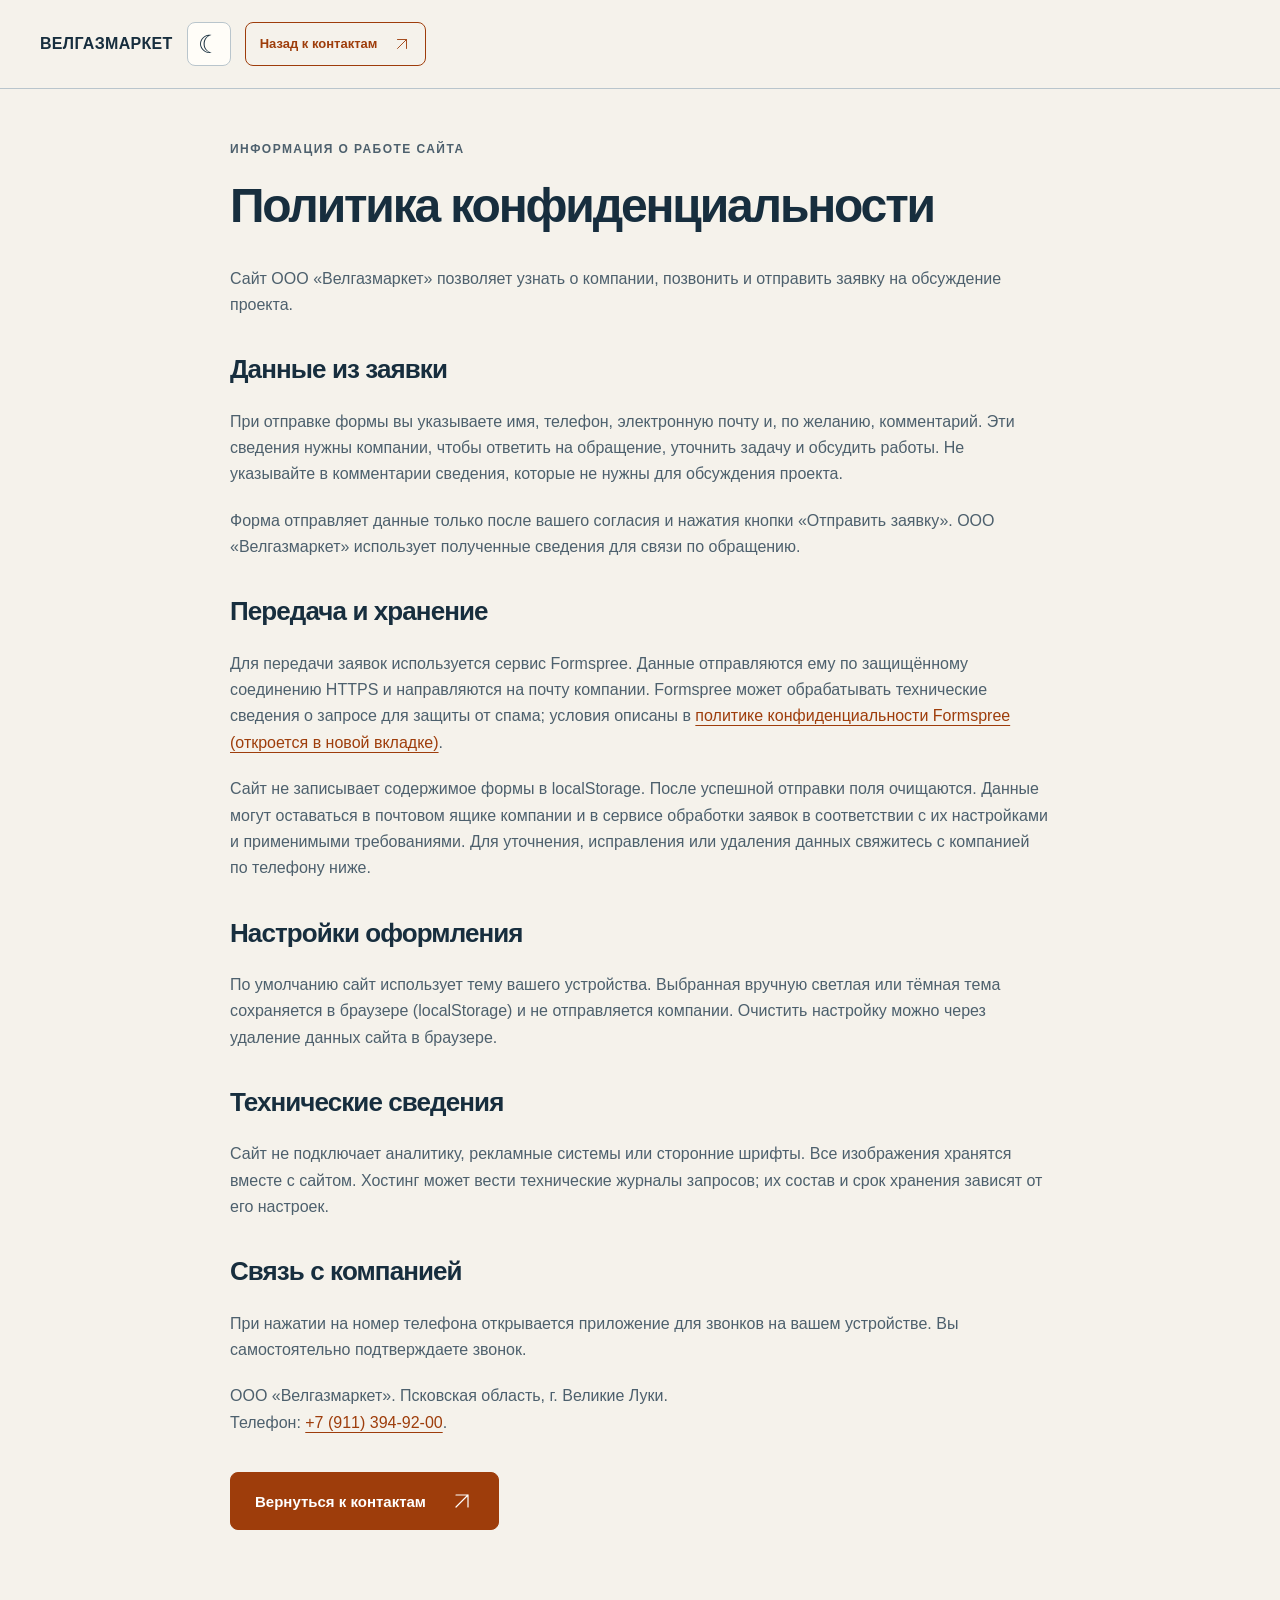
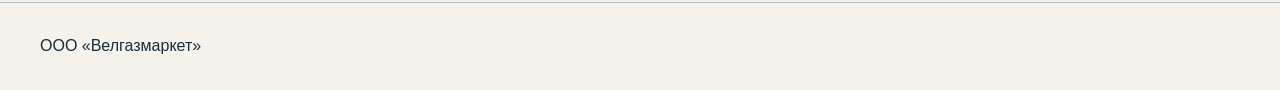
==== privacy.html @ ab724a36 "Add updated Velgazmarket static site" ====
<!doctype html>
<html lang="ru">
<head>
  <meta charset="UTF-8">
  <meta name="viewport" content="width=device-width,initial-scale=1">
  <meta name="theme-color" content="#f5f2eb">
  <meta name="description" content="Как ООО «Велгазмаркет» использует данные из формы заявки и сохраняет настройки оформления сайта.">
  <title>Политика конфиденциальности — Велгазмаркет</title>
  <script src="theme.js"></script>
  <link rel="stylesheet" href="style.css">
  <link rel="icon" href="assets/favicon.svg" type="image/svg+xml">
</head>
<body>
  <a class="skip" href="#main">Перейти к содержанию</a>
  <header class="header"><div class="container header-inner">
    <a class="brand" href="index.html" aria-label="Велгазмаркет — на главную">ВЕЛГАЗМАРКЕТ</a>
    <button class="theme-toggle" type="button" aria-label="Включить тёмную тему" title="Включить тёмную тему"><span aria-hidden="true">☾</span></button>
    <a class="header-call" href="index.html#contacts">Назад к контактам <svg class="link-arrow" viewBox="0 0 32 32" aria-hidden="true"><path d="M8 24 24 8M8 8h16v16"/></svg></a>
  </div></header>
  <main class="container policy" id="main">
    <p class="eyebrow">ИНФОРМАЦИЯ О РАБОТЕ САЙТА</p>
    <h1>Политика конфиденциальности</h1>
    <p>Сайт ООО «Велгазмаркет» позволяет узнать о компании, позвонить и отправить заявку на обсуждение проекта.</p>
    <h2>Данные из заявки</h2>
    <p>При отправке формы вы указываете имя, телефон, электронную почту и, по желанию, комментарий. Эти сведения нужны компании, чтобы ответить на обращение, уточнить задачу и обсудить работы. Не указывайте в комментарии сведения, которые не нужны для обсуждения проекта.</p>
    <p>Форма отправляет данные только после вашего согласия и нажатия кнопки «Отправить заявку». ООО «Велгазмаркет» использует полученные сведения для связи по обращению.</p>
    <h2>Передача и хранение</h2>
    <p>Для передачи заявок используется сервис Formspree. Данные отправляются ему по защищённому соединению HTTPS и направляются на почту компании. Formspree может обрабатывать технические сведения о запросе для защиты от спама; условия описаны в <a href="https://formspree.io/legal/privacy-policy/" target="_blank" rel="noopener noreferrer">политике конфиденциальности Formspree (откроется в новой вкладке)</a>.</p>
    <p>Сайт не записывает содержимое формы в localStorage. После успешной отправки поля очищаются. Данные могут оставаться в почтовом ящике компании и в сервисе обработки заявок в соответствии с их настройками и применимыми требованиями. Для уточнения, исправления или удаления данных свяжитесь с компанией по телефону ниже.</p>
    <h2>Настройки оформления</h2>
    <p>По умолчанию сайт использует тему вашего устройства. Выбранная вручную светлая или тёмная тема сохраняется в браузере (localStorage) и не отправляется компании. Очистить настройку можно через удаление данных сайта в браузере.</p>
    <h2>Технические сведения</h2>
    <p>Сайт не подключает аналитику, рекламные системы или сторонние шрифты. Все изображения хранятся вместе с сайтом. Хостинг может вести технические журналы запросов; их состав и срок хранения зависят от его настроек.</p>
    <h2>Связь с компанией</h2>
    <p>При нажатии на номер телефона открывается приложение для звонков на вашем устройстве. Вы самостоятельно подтверждаете звонок.</p>
    <p>ООО «Велгазмаркет». Псковская область, г. Великие Луки.<br>Телефон: <a href="tel:+79113949200">+7 (911) 394-92-00</a>.</p>
    <a class="button" href="index.html#contacts">Вернуться к контактам <svg class="link-arrow" viewBox="0 0 32 32" aria-hidden="true"><path d="M8 24 24 8M8 8h16v16"/></svg></a>
  </main>
  <footer><div class="container">ООО «Велгазмаркет»</div></footer>
</body>
</html>
---- style.css ----
/* Shared design tokens. Light is the fallback before theme.js selects a preference. */
:root {
  color-scheme: light;
  --bg: #f5f2eb;
  --card: #fffdf8;
  --surface: #e7edf0;
  --surface-soft: #eee8dd;
  --feature: #f0dfcf;
  --text: #172e3e;
  --muted: #4d606d;
  --accent: #9e3d0b;
  --accent-hover: #7e2f07;
  --button-text: #ffffff;
  --line: #b9c5cc;
  --field-line: #71828e;
  --input-bg: #ffffff;
  --header-bg: #f5f2ebf5;
  --hero-overlay: #f5f2ebe8;
  --strong-bg: #183348;
  --strong-text: #f7fafc;
  --strong-muted: #c5d3dd;
  --strong-accent: #ffb174;
  --strong-line: #577082;
  --error: #ac2424;
  --success: #17633c;
  --shadow: 0 12px 32px #172e3e0d;
  --shadow-raised: 0 18px 42px #172e3e1f;
  --radius: 16px;
  --radius-small: 8px;
  --max: 1200px;
  --ease: cubic-bezier(.22, .61, .36, 1);
}
[data-theme="dark"] {
  color-scheme: dark;
  --bg: #101c2b;
  --card: #1c2c3e;
  --surface: #152437;
  --surface-soft: #192b3e;
  --feature: #2b3543;
  --text: #f4f7fa;
  --muted: #bac8d4;
  --accent: #ffb174;
  --accent-hover: #ffc998;
  --button-text: #142536;
  --line: #465b6e;
  --field-line: #8396a7;
  --input-bg: #142336;
  --header-bg: #101c2bf5;
  --hero-overlay: #101c2be8;
  --strong-bg: #142b40;
  --strong-text: #f7fafc;
  --strong-muted: #c5d3dd;
  --strong-accent: #ffb174;
  --strong-line: #577082;
  --error: #ffabab;
  --success: #8ed9ab;
  --shadow: 0 12px 32px #0000001f;
  --shadow-raised: 0 18px 42px #00000040;
}
* { box-sizing: border-box; }
html { scroll-behavior: smooth; scroll-padding-top: 110px; }
body { margin: 0; background: var(--bg); color: var(--text); font-family: Inter, Arial, Helvetica, sans-serif; line-height: 1.65; }
a { color: inherit; text-decoration: none; }
button, input, textarea { font: inherit; }
button { cursor: pointer; }
button, a, input, textarea { -webkit-tap-highlight-color: transparent; }
:where(a, button, input, textarea):focus-visible { outline: 3px solid var(--accent); outline-offset: 4px; }
:where(button, input, textarea):disabled { cursor: not-allowed; }
button:disabled { opacity: .65; }
[hidden] { display: none !important; }
img { display: block; width: auto; max-width: 100%; object-fit: cover; }
svg { width: 32px; height: 32px; fill: none; stroke: currentColor; stroke-width: 1.6; stroke-linecap: round; stroke-linejoin: round; flex-shrink: 0; }
.svg-library { position: absolute; width: 0; height: 0; overflow: hidden; }
.container { width: min(var(--max), calc(100% - 48px)); margin-inline: auto; }
h1, h2, h3, p { margin-top: 0; }
h1, h2, h3 { text-wrap: balance; }
h1 { font-size: clamp(32px, 4.5vw, 64px); font-weight: 750; line-height: 1.13; letter-spacing: -.045em; }
h2 { margin-bottom: 24px; font-size: clamp(29px, 3.5vw, 46px); line-height: 1.16; letter-spacing: -.035em; }
h3 { font-size: 22px; line-height: 1.3; letter-spacing: -.02em; }
p { margin-bottom: 20px; }
.section { padding: 88px 0; border-top: 1px solid var(--line); }
section[id] { scroll-margin-top: 16px; }
.section-heading { max-width: 840px; margin-bottom: 40px; }
.section-heading h2 { margin-bottom: 18px; }
.section-heading > p:last-child:not(.eyebrow), .lead { color: var(--muted); }
.lead { font-size: 18px; line-height: 1.8; }
.eyebrow { margin: 0 0 20px; color: var(--accent); font-size: 12px; font-weight: 800; line-height: 1.6; letter-spacing: .12em; }
.skip { position: fixed; top: 12px; left: 16px; z-index: 100; transform: translateY(-180%); background: var(--accent); color: var(--button-text); padding: 12px 18px; border-radius: var(--radius-small); }
.skip:focus { transform: none; }
.scroll-progress { position: fixed; inset: 0 0 auto; z-index: 50; height: 3px; background: var(--accent); transform: scaleX(0); transform-origin: left; pointer-events: none; }

/* Navigation and shared controls. */
.header { position: fixed; inset: 0 0 auto; z-index: 30; background: var(--header-bg); border-bottom: 1px solid var(--line); backdrop-filter: blur(16px); transition: box-shadow .25s; }
.header.scrolled { box-shadow: var(--shadow); }
.header-inner { display: flex; align-items: center; gap: 16px; min-height: 84px; }
.brand { display: flex; align-items: center; gap: 10px; font-size: 16px; font-weight: 800; line-height: 1.3; letter-spacing: .02em; }
.brand svg { width: 34px; height: 42px; color: var(--accent); }
.brand small { display: block; margin-top: 4px; color: var(--muted); font-size: 10px; letter-spacing: .055em; white-space: nowrap; }
.header nav { display: none; }
.header nav.open { display: flex; position: absolute; top: 100%; left: 0; right: 0; flex-direction: column; max-height: calc(100svh - 84px); overflow-y: auto; padding: 20px 28px; background: var(--card); border-bottom: 1px solid var(--line); box-shadow: var(--shadow-raised); }
nav a { position: relative; padding: 10px 0; color: var(--muted); font-size: 14px; font-weight: 600; transition: color .2s; }
#navigation a::after { content: ""; position: absolute; inset: auto 0 3px; height: 2px; background: var(--accent); transform: scaleX(0); transform-origin: left; transition: transform .25s; }
#navigation a.active { color: var(--accent); }
#navigation a.active::after, #navigation a:focus-visible::after { transform: scaleX(1); }
.nav-phone { margin-top: 10px; border-top: 1px solid var(--line); color: var(--accent); }
.theme-toggle, .menu-toggle { display: grid; place-content: center; flex: 0 0 44px; width: 44px; height: 44px; padding: 0; border: 1px solid var(--line); border-radius: var(--radius-small); background: var(--card); color: var(--text); transition: background .2s, border-color .2s, transform .2s; }
.theme-toggle { margin-left: auto; font-size: 25px; }
.theme-toggle span { display: block; line-height: 1; transition: transform .3s var(--ease); }
.menu-toggle { gap: 6px; border-color: transparent; background: transparent; }
.menu-toggle span { display: block; width: 22px; height: 2px; background: currentColor; transition: transform .2s; }
.menu-toggle[aria-expanded="true"] span:first-child { transform: translateY(4px) rotate(45deg); }
.menu-toggle[aria-expanded="true"] span:last-child { transform: translateY(-4px) rotate(-45deg); }
.header-call { display: inline-flex; align-items: center; gap: 16px; min-height: 44px; padding: 9px 16px; border: 1px solid var(--accent); border-radius: var(--radius-small); color: var(--accent); font-size: 13px; font-weight: 700; white-space: nowrap; transition: color .2s, background .2s; }
.button { display: inline-flex; align-items: center; justify-content: center; gap: 24px; min-height: 56px; padding: 16px 24px; border: 1px solid var(--accent); border-radius: var(--radius-small); background: var(--accent); color: var(--button-text); font-size: 15px; font-weight: 800; line-height: 1.4; transition: background .2s, border-color .2s, transform .25s var(--ease), box-shadow .25s; }
.link-arrow { width: 18px; height: 18px; }
.button svg { width: 24px; height: 24px; transition: transform .25s var(--ease); }
.button:active:not(:disabled), .theme-toggle:active, .menu-toggle:active { transform: scale(.98); }
.text-link { display: inline-flex; align-items: center; gap: 8px; color: var(--accent); font-size: 15px; font-weight: 700; text-decoration: underline; text-underline-offset: 6px; }

/* Quiet photo treatment keeps text contrast predictable in both themes. */
.hero { position: relative; display: flex; flex-direction: column; justify-content: center; min-height: min(860px, 95svh); padding: 160px 0 72px; overflow: hidden; isolation: isolate; }
.hero-image { position: absolute; inset: 0; z-index: -2; width: 100%; height: 100%; filter: blur(4px); transform: scale(1.04); object-position: center; }
.hero::after { content: ""; position: absolute; inset: 0; z-index: -1; background: var(--hero-overlay); }
.hero-content { padding: 32px 0; text-align: center; }
.hero h1 { margin-bottom: 28px; }
.hero h1 em { color: var(--accent); font-style: normal; }
.hero-description { max-width: 900px; margin: 0 auto 36px; color: var(--muted); font-size: clamp(16px, 1.6vw, 20px); line-height: 1.75; text-wrap: balance; }
.hero-consult { min-height: 60px; }
.hero-flow { width: 100%; height: 12px; margin-top: 32px; color: var(--accent); opacity: .55; }
.hero-flow path { stroke-dasharray: 10 14; }

.about-grid { display: grid; align-items: start; gap: 32px; }
.about-stats { display: grid; grid-template-columns: repeat(3, minmax(0, 1fr)); gap: 12px; }
.about-stats > div { min-width: 0; padding: 24px 18px; background: var(--card); border: 1px solid var(--line); border-top: 3px solid var(--accent); border-radius: var(--radius-small); box-shadow: var(--shadow); }
.about-stats strong { display: block; color: var(--accent); font-size: clamp(28px, 3.4vw, 40px); font-weight: 700; line-height: 1.2; letter-spacing: -.04em; }
.about-stats span { display: block; margin-top: 10px; color: var(--muted); font-size: 13px; line-height: 1.5; }
.steps { display: grid; grid-template-columns: repeat(2, minmax(0, 1fr)); gap: 24px; margin: 40px 0 0; padding: 28px 0 0; border-top: 1px solid var(--line); list-style: none; }
.steps li { display: flex; flex-wrap: wrap; align-items: baseline; gap: 8px 12px; font-size: 16px; font-weight: 600; }
.steps li > span { color: var(--accent); font-size: 13px; font-weight: 800; }
.steps .step-bar { display: block; flex-basis: 100%; height: 3px; margin-top: 6px; background: var(--line); overflow: hidden; }
.step-bar i { display: block; width: 100%; height: 100%; background: var(--accent); transform-origin: left; }
.js-motion .step-bar i { transform: scaleX(0); transition: transform 1s var(--ease) var(--stage-delay, 0ms); }
.js-motion .stage-visible .step-bar i { transform: scaleX(1); }

/* One primary offer and two compact supporting offers. */
.services { background: var(--surface); }
.service-grid { display: grid; grid-template-columns: minmax(0, 1fr); gap: 20px; }
.service-card { position: relative; display: flex; flex-direction: column; min-width: 0; padding: 30px; overflow: hidden; background: var(--card); border: 1px solid var(--line); border-radius: var(--radius); box-shadow: var(--shadow); transition: transform .3s var(--ease), border-color .3s, box-shadow .3s; }
.service-card:first-child { padding: clamp(28px, 4vw, 48px); background: var(--feature); border-top: 4px solid var(--accent); }
.service-card:first-child h3 { font-size: clamp(28px, 3vw, 40px); }
.service-card::after { content: ""; position: absolute; inset: auto 0 0; height: 3px; background: var(--accent); transform: scaleX(0); transform-origin: left; transition: transform .3s var(--ease); }
.card-top { display: flex; align-items: center; justify-content: space-between; margin-bottom: 24px; color: var(--accent); }
.card-top svg { width: 38px; height: 38px; transition: transform .3s var(--ease); }
.card-top span { color: var(--muted); font-size: 13px; letter-spacing: .08em; }
.service-card h3 { margin-bottom: 16px; }
.service-card p { margin-bottom: 0; color: var(--muted); font-size: 15px; line-height: 1.8; }
.service-card:first-child p { max-width: 420px; font-size: 17px; }

.results { background: var(--strong-bg); color: var(--strong-text); }
.results .eyebrow, .results-grid strong { color: var(--strong-accent); }
.results-grid { display: grid; grid-template-columns: minmax(0, 1fr); gap: 28px; }
.results-grid > div { min-width: 0; padding-bottom: 26px; border-bottom: 1px solid var(--strong-line); }
.results-grid strong { display: block; min-height: 1.3em; font-size: clamp(44px, 5vw, 66px); font-weight: 650; letter-spacing: -.045em; line-height: 1.3; font-variant-numeric: tabular-nums; }
.results-grid p { margin: 12px 0 0; color: var(--strong-muted); font-size: 15px; }
.contract { margin: 36px 0 0; padding: 22px 26px; color: var(--strong-text); border: 1px solid var(--strong-line); border-left: 3px solid var(--strong-accent); border-radius: var(--radius-small); font-size: 18px; }

.project { background: var(--surface-soft); }
.project-grid { display: grid; gap: 40px; align-items: center; }
.project-copy .lead { max-width: 430px; }
.project-specs { display: grid; grid-template-columns: repeat(2, minmax(0, 1fr)); gap: 24px; margin: 32px 0; }
.project-specs div { padding-top: 18px; border-top: 1px solid var(--line); }
.project-specs dt { color: var(--muted); font-size: 13px; }
.project-specs dd { margin: 6px 0 0; color: var(--accent); font-size: 30px; font-weight: 650; line-height: 1.3; }
.project-specs small { font-size: 15px; }
.project-photo { position: relative; margin: 0; overflow: hidden; border: 1px solid var(--line); border-radius: var(--radius); box-shadow: var(--shadow); }
.project-photo img { width: 100%; height: 500px; object-position: center; }
.project-photo figcaption { position: absolute; inset: auto 0 0; padding: 18px 24px; background: var(--strong-bg); color: var(--strong-text); font-size: 12px; font-weight: 700; letter-spacing: .08em; }

/* Details float over the following row; opening does not change grid geometry. */
.equipment-catalog { position: relative; display: grid; grid-template-columns: minmax(0, 1fr); gap: 24px; align-items: start; isolation: isolate; }
.machine-card { position: relative; z-index: 1; display: grid; grid-template-columns: minmax(0, 1fr); grid-template-rows: 1fr auto; min-width: 0; background: var(--card); border: 1px solid var(--line); border-radius: var(--radius); box-shadow: var(--shadow); transition: transform .3s var(--ease), border-color .3s, box-shadow .3s; }
.machine-card.details-open { z-index: 10; }
.machine-card > img { grid-area: 1 / 1 / 3 / 2; width: 100%; height: 360px; min-height: 100%; border-radius: calc(var(--radius) - 1px); }
.machine-heading { position: relative; display: flex; flex-wrap: wrap; align-items: center; justify-content: space-between; grid-area: 2 / 1; gap: 14px; min-height: 100px; padding: 22px; background: var(--card); border-top: 1px solid var(--line); border-radius: 0 0 var(--radius) var(--radius); }
.machine-heading h3 { flex: 1 1 180px; margin: 0; font-size: 20px; }
.machine-toggle { display: inline-flex; align-items: center; justify-content: space-between; flex-shrink: 0; gap: 20px; min-height: 44px; padding: 10px 14px; background: transparent; color: var(--text); border: 1px solid var(--accent); border-radius: var(--radius-small); font-size: 14px; font-weight: 700; transition: background .2s, transform .25s, box-shadow .25s; }
.machine-toggle span { color: var(--accent); font-size: 22px; line-height: 1; transition: transform .3s var(--ease); }
.machine-toggle[aria-expanded="true"] span { transform: rotate(45deg); }
.machine-toggle:active { transform: scale(.98); }
.machine-details { position: absolute; inset: 100% -1px auto; z-index: 2; visibility: hidden; opacity: 0; transform: translateY(-10px); pointer-events: none; background: var(--card); border: 1px solid var(--line); border-radius: 0 0 var(--radius) var(--radius); box-shadow: var(--shadow-raised); transition: opacity .3s var(--ease), transform .3s var(--ease), visibility 0s linear .3s; }
.machine-details.is-open { visibility: visible; opacity: 1; transform: none; pointer-events: auto; transition-delay: 0s; }
.machine-copy { max-height: min(65svh, 480px); padding: 26px; overflow-y: auto; overscroll-behavior: contain; }
.machine-copy .eyebrow { margin-bottom: 16px; font-size: 12px; }
.machine-copy ul { margin: 0 0 18px; padding-left: 20px; font-size: 16px; font-weight: 650; line-height: 1.65; }
.machine-copy li + li { margin-top: 9px; }
.machine-copy li::marker { color: var(--accent); }
.machine-copy > p:last-child { margin-bottom: 0; color: var(--muted); font-size: 14px; }

.contacts { background: var(--surface); }
.contact-phone-only { display: grid; gap: 40px; align-items: center; }
.contact-phone-only > * { min-width: 0; }
.contact-phone-only h2 { font-size: clamp(38px, 4.5vw, 60px); }
.contact-phone-only .lead { max-width: 500px; }
.contact-phone { display: inline-block; margin: 12px 0; padding-bottom: 7px; color: var(--accent); border-bottom: 1px solid var(--accent); font-size: clamp(27px, 3.6vw, 46px); font-weight: 700; line-height: 1.3; letter-spacing: -.04em; white-space: nowrap; }
address { margin-top: 24px; color: var(--muted); font-size: 14px; font-style: normal; }
address span { display: block; margin-top: 10px; font-size: 13px; }
.contact-route { position: relative; padding: 32px; overflow: hidden; background: var(--card); border: 1px solid var(--line); border-top: 3px solid var(--accent); border-radius: var(--radius); box-shadow: var(--shadow); }
.contact-route h3 { margin-bottom: 28px; font-size: clamp(27px, 3vw, 34px); }
.contact-route ol { margin: 0; padding: 0; list-style: none; }
.contact-route li { position: relative; display: grid; grid-template-columns: 40px minmax(0, 1fr); gap: 18px; padding-bottom: 28px; }
.contact-route li:last-child { padding-bottom: 0; }
.contact-route li:not(:last-child)::before { content: ""; position: absolute; top: 40px; bottom: 0; left: 19px; width: 2px; background: var(--line); transform-origin: top; }
.route-number { position: relative; display: grid; place-items: center; width: 40px; height: 40px; border: 1px solid var(--accent); border-radius: var(--radius-small); background: var(--card); color: var(--accent); font-size: 13px; font-weight: 800; }
.contact-route strong { display: block; margin-bottom: 5px; font-size: 17px; }
.contact-route li p { margin: 0; color: var(--muted); font-size: 14px; line-height: 1.6; }
.route-footer { margin: 24px 0 0; padding-top: 20px; color: var(--accent); border-top: 1px solid var(--line); font-size: 11px; font-weight: 800; letter-spacing: .065em; }

/* Application form: visible labels, reserved feedback space and accessible states. */
.contact-form-layout { display: grid; gap: 32px; align-items: start; margin-top: 72px; padding-top: 56px; border-top: 1px solid var(--line); }
.contact-form-intro h3, .contact-form-intro h2 { font-size: clamp(28px, 3vw, 36px); }
.contact-form-intro p:not(.eyebrow) { color: var(--muted); }
.contact-form { min-width: 0; padding: clamp(22px, 3vw, 36px); background: var(--card); border: 1px solid var(--line); border-radius: var(--radius); box-shadow: var(--shadow); }
.form-grid { display: grid; grid-template-columns: minmax(0, 1fr); gap: 16px 20px; }
.form-field { min-width: 0; }
.form-field label { display: block; margin-bottom: 8px; font-size: 14px; font-weight: 700; }
.form-field input, .form-field textarea { display: block; width: 100%; min-height: 48px; padding: 12px 14px; background: var(--input-bg); color: var(--text); border: 1px solid var(--field-line); border-radius: var(--radius-small); font-size: 16px; line-height: 1.5; transition: border-color .2s, box-shadow .2s, background .2s; }
.form-field textarea { min-height: 140px; resize: vertical; }
.form-field :is(input, textarea)::placeholder { color: var(--muted); opacity: 1; }
.form-field :is(input, textarea):focus { border-color: var(--accent); }
.form-field [aria-invalid="true"] { border-color: var(--error); }
.field-error { display: block; min-height: 1.6em; margin-top: 5px; color: var(--error); font-size: 12px; line-height: 1.6; }
.form-honeypot { position: absolute; width: 1px; height: 1px; padding: 0; overflow: hidden; clip-path: inset(50%); white-space: nowrap; }
.form-consent { display: flex; align-items: flex-start; gap: 12px; margin: 12px 0 20px; color: var(--muted); font-size: 13px; line-height: 1.7; }
.form-consent input { flex: 0 0 18px; width: 18px; height: 18px; margin: 3px 0 0; accent-color: var(--accent); }
.form-consent label { cursor: pointer; }
.form-consent a, .form-note a { color: var(--accent); text-decoration: underline; text-underline-offset: 3px; }
.form-actions { display: flex; flex-wrap: wrap; align-items: center; gap: 16px; }
.form-submit { min-width: 220px; }
.form-status { min-height: 3.4em; margin: 18px 0 0; color: var(--muted); font-size: 14px; line-height: 1.7; }
.contact-form[data-state="success"] .form-status { color: var(--success); }
.contact-form[data-state="error"] .form-status { color: var(--error); }
.contact-form[data-state="loading"] .form-submit svg { animation: sending 1s ease-in-out infinite; }
.form-note { margin: 16px 0 0; color: var(--muted); font-size: 12px; line-height: 1.7; }
@keyframes sending { 0%, 100% { transform: translateX(0); opacity: 1; } 50% { transform: translateX(5px); opacity: .5; } }

footer { padding: 30px 0; border-top: 1px solid var(--line); background: var(--bg); }
.footer-inner { display: flex; flex-wrap: wrap; align-items: center; justify-content: space-between; gap: 20px 28px; color: var(--muted); font-size: 12px; }
.footer-inner .brand { color: var(--text); font-size: 14px; }
.footer-inner a:last-child { text-decoration: underline; text-underline-offset: 4px; }
.back-top { position: fixed; right: 22px; bottom: 22px; z-index: 20; width: 46px; height: 46px; border: 1px solid var(--accent); border-radius: var(--radius-small); background: var(--accent); color: var(--button-text); font-size: 24px; box-shadow: var(--shadow); opacity: 0; visibility: hidden; transform: translateY(12px); pointer-events: none; transition: opacity .3s, transform .3s, visibility .3s, background .2s; }
.back-top.show { opacity: 1; visibility: visible; transform: none; pointer-events: auto; }
.policy { max-width: 820px; min-height: 85svh; padding-top: 140px; padding-bottom: 72px; }
.policy h1 { font-size: clamp(30px, 5vw, 48px); }
.policy h2 { margin-top: 36px; font-size: 26px; }
.policy p, .policy li { color: var(--muted); }
.policy a:not(.button) { color: var(--accent); text-decoration: underline; text-underline-offset: 4px; }
.policy .button { margin-top: 16px; }

/* Reveals progressively enhance visible HTML; no JS means all content stays visible. */
.js-motion .reveal { opacity: 0; transform: translateY(24px); transition: opacity .65s var(--ease), transform .65s var(--ease), border-color .3s, box-shadow .3s; }
.js-motion .reveal.visible { opacity: 1; transform: none; }
.js-motion .reveal.reveal-entering { transition-delay: var(--reveal-delay, 0ms); }
@media (hover: hover) {
  nav a:hover, .text-link:hover, footer a:hover { color: var(--accent); }
  #navigation a:hover::after { transform: scaleX(1); }
  .header-call:hover { background: var(--accent); color: var(--button-text); }
  .theme-toggle:hover, .menu-toggle:hover { border-color: var(--accent); background: var(--surface-soft); }
  .theme-toggle:hover span { transform: rotate(25deg); }
  .button:hover:not(:disabled) { background: var(--accent-hover); border-color: var(--accent-hover); transform: translateY(-2px); box-shadow: var(--shadow-raised); }
  .button:hover:not(:disabled) svg { transform: translateX(4px); }
  .service-card:hover, .js-motion .service-card.visible:hover { transform: translateY(-5px); border-color: var(--accent); box-shadow: var(--shadow-raised); }
  .service-card:hover::after { transform: scaleX(1); }
  .service-card:hover .card-top svg { transform: translateY(-3px) rotate(-4deg); }
  .machine-card:hover, .js-motion .machine-card.visible:hover { transform: translateY(-3px); border-color: var(--accent); box-shadow: var(--shadow-raised); }
  .machine-toggle:hover { background: var(--surface-soft); }
  .machine-toggle:hover span { transform: rotate(90deg); }
  .machine-toggle[aria-expanded="true"]:hover span { transform: rotate(135deg); }
  .form-field :is(input, textarea):hover { border-color: var(--accent); }
  .back-top:hover { background: var(--accent-hover); }
}
.machine-card:focus-within { border-color: var(--accent); }

@media (min-width: 640px) {
  .container { width: min(var(--max), calc(100% - 64px)); }
  .steps { grid-template-columns: repeat(4, minmax(0, 1fr)); }
  .results-grid { grid-template-columns: repeat(3, minmax(0, 1fr)); gap: 24px; }
  .results-grid > div { padding: 0 0 0 24px; border-bottom: 0; border-left: 1px solid var(--strong-line); }
  .results-grid > div:first-child { padding-left: 0; border-left: 0; }
  .results-grid strong { font-size: clamp(36px, 5vw, 66px); }
  .equipment-catalog { grid-template-columns: repeat(2, minmax(0, 1fr)); }
  .form-grid { grid-template-columns: repeat(2, minmax(0, 1fr)); }
  .form-field--full { grid-column: 1 / -1; }
}
@media (min-width: 800px) {
  .service-grid { grid-template-columns: 1.12fr 1fr; }
  .service-card:first-child { grid-row: span 2; }
  .service-card:first-child .card-top { margin-bottom: auto; padding-bottom: 64px; }
  .service-card:first-child h3 { margin-top: 32px; }
  .contact-form-layout { grid-template-columns: .72fr 1.28fr; gap: 48px; }
}
@media (min-width: 1100px) {
  .header-inner { gap: 14px; height: 88px; }
  .header nav { display: flex; gap: 16px; margin-left: auto; }
  nav a { font-size: 12px; }
  .header nav .nav-phone, .menu-toggle { display: none; }
  .theme-toggle { order: 2; margin-left: 0; }
  .header-call { order: 3; padding-inline: 14px; }
  .section { padding: 104px 0; }
  .about-grid { grid-template-columns: 1fr 1fr; gap: 56px; }
  .project-grid { grid-template-columns: 1fr 1fr; gap: 72px; }
  .project-photo img { height: 560px; }
  .machine-card > img { height: 380px; }
  .contact-phone-only { grid-template-columns: 1.05fr 1fr; gap: 64px; }
}
@media (max-width: 639px) {
  .section { padding: 64px 0; }
  .header-inner { min-height: 76px; gap: 8px; }
  .brand { gap: 8px; font-size: 13px; }
  .brand svg { width: 28px; }
  .brand small { max-width: 180px; font-size: 10px; white-space: normal; }
  .header-call { display: none; }
  .hero { min-height: 85svh; padding: 118px 0 50px; }
  .hero h1 { font-size: clamp(28px, 6.8vw, 42px); }
  .hero-description-break { display: none; }
  .hero-consult { gap: 16px; min-height: 56px; padding: 15px 18px; font-size: 14px; }
  .hero-flow { margin-top: 14px; }
  .about-stats { gap: 8px; }
  .about-stats > div { padding: 18px 10px; }
  .about-stats strong { font-size: 28px; }
  .about-stats span { font-size: 12px; overflow-wrap: anywhere; }
  .steps { gap: 24px 14px; }
  .steps li { font-size: 14px; }
  .service-card { padding: 24px; }
  .project-photo img { height: 400px; }
  .machine-card > img { height: 330px; }
  .machine-heading { padding: 18px; }
  .machine-heading h3 { font-size: 19px; }
  .machine-copy { padding: 22px; }
  .contact-route { padding: 24px; }
  .contact-route li { gap: 14px; }
  .contact-form-layout { margin-top: 48px; padding-top: 40px; }
  .form-submit { width: 100%; min-width: 0; }
  .back-top { right: 14px; bottom: 14px; }
}
@media (max-width: 374px) {
  .container { width: calc(100% - 28px); }
  .header-inner { gap: 6px; }
  .brand { font-size: 12px; }
  .brand svg { width: 24px; }
  .theme-toggle, .menu-toggle { flex-basis: 40px; width: 40px; }
  .contact-phone { font-size: 25px; }
  .about-stats { grid-template-columns: minmax(0, 1fr); }
  .about-stats > div { display: flex; align-items: center; gap: 20px; padding: 16px; }
  .about-stats strong { flex: 0 0 80px; }
  .about-stats span { margin-top: 0; }
}
@media (prefers-reduced-motion: reduce) {
  html { scroll-behavior: auto; }
  *, *::before, *::after { animation: none !important; transition: none !important; }
  .js-motion .reveal, .js-motion .reveal.visible, .js-motion .service-card.visible:hover, .js-motion .machine-card.visible:hover { opacity: 1; transform: none; }
  .js-motion .step-bar i { transform: scaleX(1); }
  .button:hover:not(:disabled), .button:active:not(:disabled), .button:hover:not(:disabled) svg, .theme-toggle:hover span, .theme-toggle:active, .menu-toggle:active, .service-card:hover, .service-card:hover .card-top svg, .machine-card:hover, .machine-toggle:active, .machine-details { transform: none; }
}
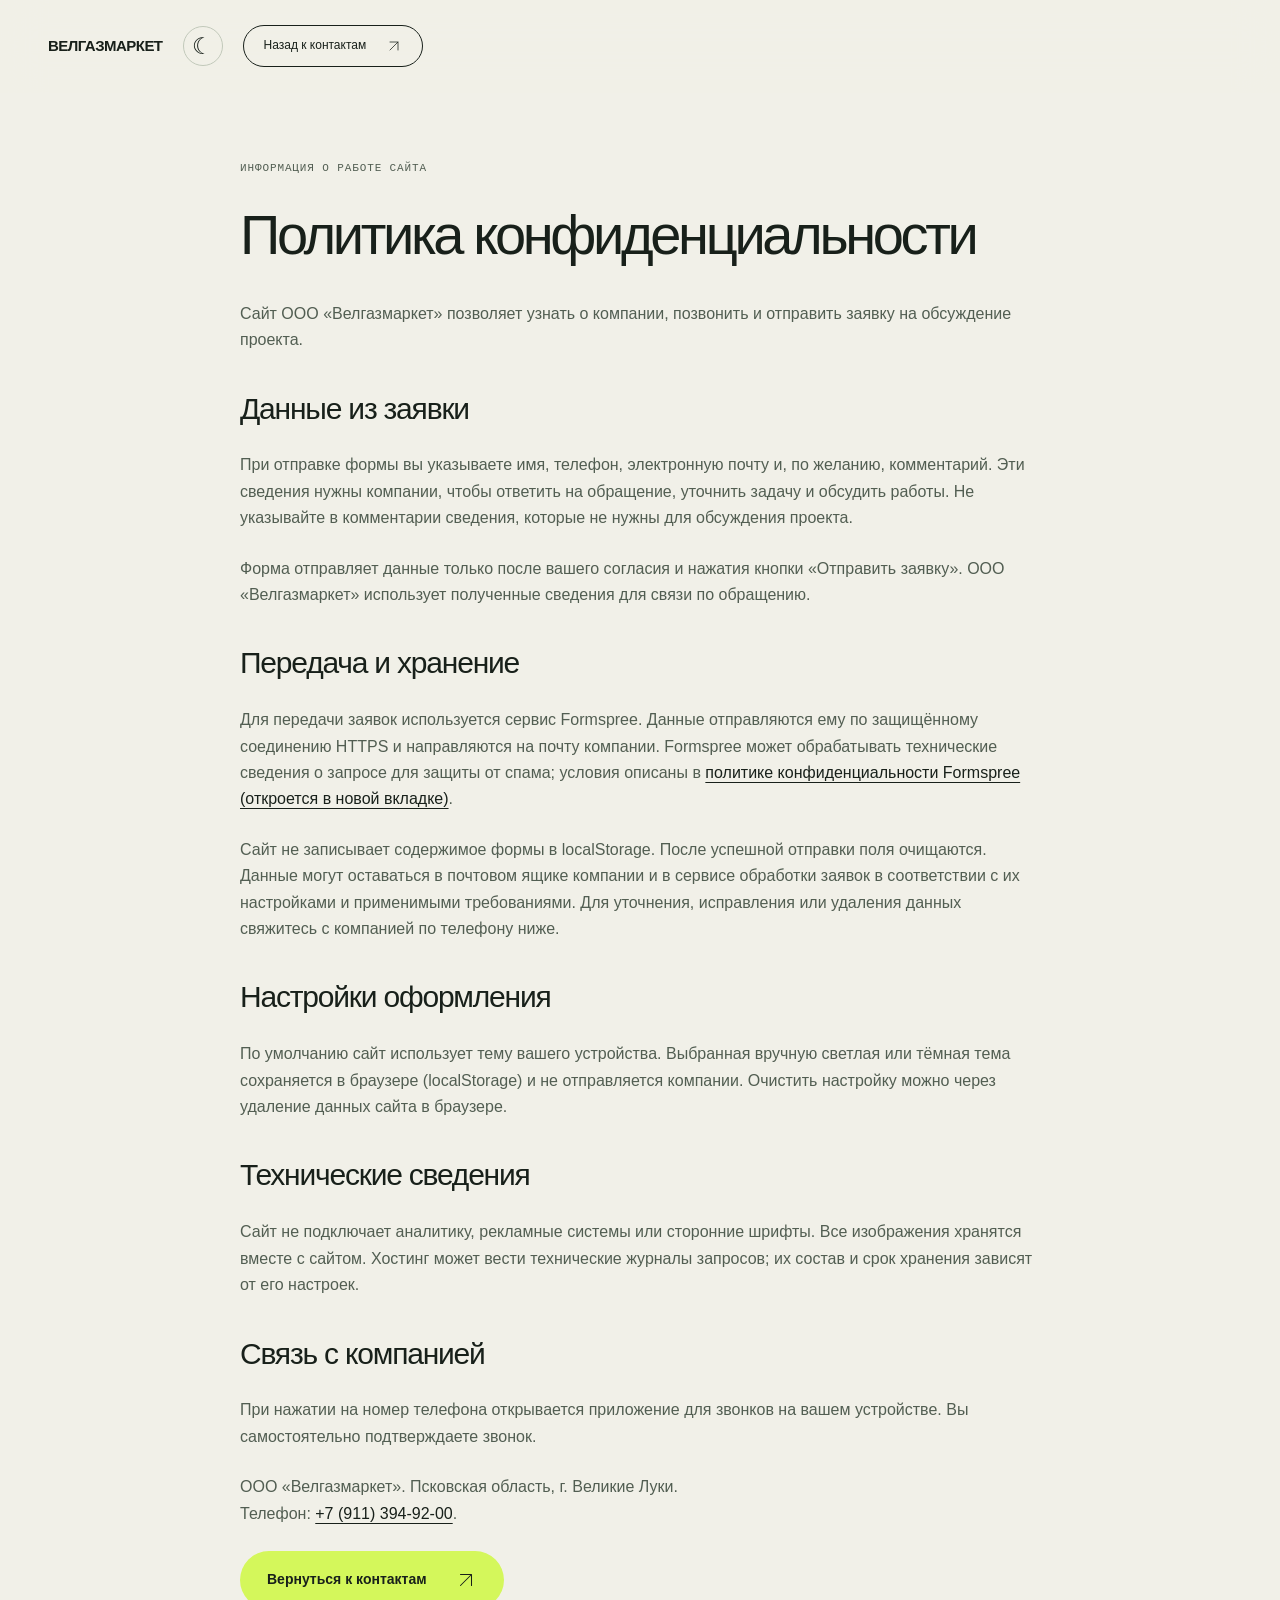
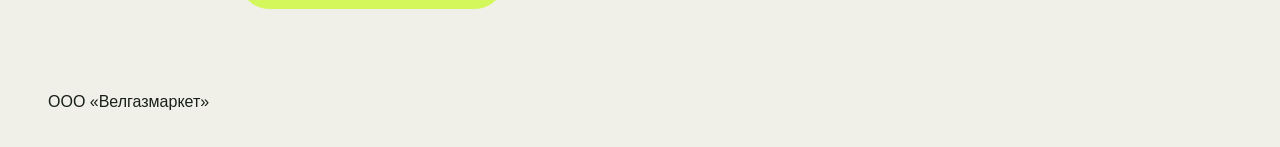
==== commit 0620eb53: "Redesign VGM with editorial layouts and animated network graphics" ====
--- a/privacy.html
+++ b/privacy.html
@@ -3,7 +3,7 @@
 <head>
   <meta charset="UTF-8">
   <meta name="viewport" content="width=device-width,initial-scale=1">
-  <meta name="theme-color" content="#f5f2eb">
+  <meta name="theme-color" content="#f1f0e8">
   <meta name="description" content="Как ООО «Велгазмаркет» использует данные из формы заявки и сохраняет настройки оформления сайта.">
   <title>Политика конфиденциальности — Велгазмаркет</title>
   <script src="theme.js"></script>
--- a/style.css
+++ b/style.css
@@ -1,363 +1,116 @@
-/* Shared design tokens. Light is the fallback before theme.js selects a preference. */
+/* VGM / infrastructure in motion. All colour roles live in these two palettes. */
 :root {
   color-scheme: light;
-  --bg: #f5f2eb;
-  --card: #fffdf8;
-  --surface: #e7edf0;
-  --surface-soft: #eee8dd;
-  --feature: #f0dfcf;
-  --text: #172e3e;
-  --muted: #4d606d;
-  --accent: #9e3d0b;
-  --accent-hover: #7e2f07;
-  --button-text: #ffffff;
-  --line: #b9c5cc;
-  --field-line: #71828e;
-  --input-bg: #ffffff;
-  --header-bg: #f5f2ebf5;
-  --hero-overlay: #f5f2ebe8;
-  --strong-bg: #183348;
-  --strong-text: #f7fafc;
-  --strong-muted: #c5d3dd;
-  --strong-accent: #ffb174;
-  --strong-line: #577082;
-  --error: #ac2424;
-  --success: #17633c;
-  --shadow: 0 12px 32px #172e3e0d;
-  --shadow-raised: 0 18px 42px #172e3e1f;
-  --radius: 16px;
-  --radius-small: 8px;
-  --max: 1200px;
-  --ease: cubic-bezier(.22, .61, .36, 1);
+  --bg:#f1f0e8; --card:#fafaf5; --surface:#e8e9df; --text:#18201a;
+  --muted:#525e52; --line:#c1c8b9; --accent:#d4f75b; --accent-hover:#e2ff83;
+  --button-text:#18201a; --field:#fafaf5; --field-line:#788371;
+  --header-bg:#f1f0e8f5; --orb:#c7d4a5; --orb-light:#f6ffdc; --orb-dark:#69765a;
+  --art-line:#3d503e; --art-grid:#576d4966; --art-label:#fafaf5;
+  --strong-bg:#17231b; --strong-text:#f1f3e9; --strong-muted:#b8c8b4; --strong-line:#50664d;
+  --error:#a22323; --success:#225f38; --radius:26px; --max:1360px;
+  --ease:cubic-bezier(.22,.68,0,1.01);
 }
 [data-theme="dark"] {
-  color-scheme: dark;
-  --bg: #101c2b;
-  --card: #1c2c3e;
-  --surface: #152437;
-  --surface-soft: #192b3e;
-  --feature: #2b3543;
-  --text: #f4f7fa;
-  --muted: #bac8d4;
-  --accent: #ffb174;
-  --accent-hover: #ffc998;
-  --button-text: #142536;
-  --line: #465b6e;
-  --field-line: #8396a7;
-  --input-bg: #142336;
-  --header-bg: #101c2bf5;
-  --hero-overlay: #101c2be8;
-  --strong-bg: #142b40;
-  --strong-text: #f7fafc;
-  --strong-muted: #c5d3dd;
-  --strong-accent: #ffb174;
-  --strong-line: #577082;
-  --error: #ffabab;
-  --success: #8ed9ab;
-  --shadow: 0 12px 32px #0000001f;
-  --shadow-raised: 0 18px 42px #00000040;
+  color-scheme:dark;
+  --bg:#111613; --card:#1b241d; --surface:#202c21; --text:#f0f2e8;
+  --muted:#b8c2b4; --line:#43503e; --field:#172019; --field-line:#819279;
+  --header-bg:#111613f5; --orb:#6d8750; --orb-light:#c0e98a; --orb-dark:#253e29;
+  --art-line:#d4f75b; --art-grid:#c8e4ae66; --art-label:#1b241d;
+  --strong-bg:#d4f75b; --strong-text:#18201a; --strong-muted:#3f5032; --strong-line:#8fa83f;
+  --error:#ffaaaa; --success:#a4e6b7;
 }
-* { box-sizing: border-box; }
-html { scroll-behavior: smooth; scroll-padding-top: 110px; }
-body { margin: 0; background: var(--bg); color: var(--text); font-family: Inter, Arial, Helvetica, sans-serif; line-height: 1.65; }
-a { color: inherit; text-decoration: none; }
-button, input, textarea { font: inherit; }
-button { cursor: pointer; }
-button, a, input, textarea { -webkit-tap-highlight-color: transparent; }
-:where(a, button, input, textarea):focus-visible { outline: 3px solid var(--accent); outline-offset: 4px; }
-:where(button, input, textarea):disabled { cursor: not-allowed; }
-button:disabled { opacity: .65; }
-[hidden] { display: none !important; }
-img { display: block; width: auto; max-width: 100%; object-fit: cover; }
-svg { width: 32px; height: 32px; fill: none; stroke: currentColor; stroke-width: 1.6; stroke-linecap: round; stroke-linejoin: round; flex-shrink: 0; }
-.svg-library { position: absolute; width: 0; height: 0; overflow: hidden; }
-.container { width: min(var(--max), calc(100% - 48px)); margin-inline: auto; }
-h1, h2, h3, p { margin-top: 0; }
-h1, h2, h3 { text-wrap: balance; }
-h1 { font-size: clamp(32px, 4.5vw, 64px); font-weight: 750; line-height: 1.13; letter-spacing: -.045em; }
-h2 { margin-bottom: 24px; font-size: clamp(29px, 3.5vw, 46px); line-height: 1.16; letter-spacing: -.035em; }
-h3 { font-size: 22px; line-height: 1.3; letter-spacing: -.02em; }
-p { margin-bottom: 20px; }
-.section { padding: 88px 0; border-top: 1px solid var(--line); }
-section[id] { scroll-margin-top: 16px; }
-.section-heading { max-width: 840px; margin-bottom: 40px; }
-.section-heading h2 { margin-bottom: 18px; }
-.section-heading > p:last-child:not(.eyebrow), .lead { color: var(--muted); }
-.lead { font-size: 18px; line-height: 1.8; }
-.eyebrow { margin: 0 0 20px; color: var(--accent); font-size: 12px; font-weight: 800; line-height: 1.6; letter-spacing: .12em; }
-.skip { position: fixed; top: 12px; left: 16px; z-index: 100; transform: translateY(-180%); background: var(--accent); color: var(--button-text); padding: 12px 18px; border-radius: var(--radius-small); }
-.skip:focus { transform: none; }
-.scroll-progress { position: fixed; inset: 0 0 auto; z-index: 50; height: 3px; background: var(--accent); transform: scaleX(0); transform-origin: left; pointer-events: none; }
-
-/* Navigation and shared controls. */
-.header { position: fixed; inset: 0 0 auto; z-index: 30; background: var(--header-bg); border-bottom: 1px solid var(--line); backdrop-filter: blur(16px); transition: box-shadow .25s; }
-.header.scrolled { box-shadow: var(--shadow); }
-.header-inner { display: flex; align-items: center; gap: 16px; min-height: 84px; }
-.brand { display: flex; align-items: center; gap: 10px; font-size: 16px; font-weight: 800; line-height: 1.3; letter-spacing: .02em; }
-.brand svg { width: 34px; height: 42px; color: var(--accent); }
-.brand small { display: block; margin-top: 4px; color: var(--muted); font-size: 10px; letter-spacing: .055em; white-space: nowrap; }
-.header nav { display: none; }
-.header nav.open { display: flex; position: absolute; top: 100%; left: 0; right: 0; flex-direction: column; max-height: calc(100svh - 84px); overflow-y: auto; padding: 20px 28px; background: var(--card); border-bottom: 1px solid var(--line); box-shadow: var(--shadow-raised); }
-nav a { position: relative; padding: 10px 0; color: var(--muted); font-size: 14px; font-weight: 600; transition: color .2s; }
-#navigation a::after { content: ""; position: absolute; inset: auto 0 3px; height: 2px; background: var(--accent); transform: scaleX(0); transform-origin: left; transition: transform .25s; }
-#navigation a.active { color: var(--accent); }
-#navigation a.active::after, #navigation a:focus-visible::after { transform: scaleX(1); }
-.nav-phone { margin-top: 10px; border-top: 1px solid var(--line); color: var(--accent); }
-.theme-toggle, .menu-toggle { display: grid; place-content: center; flex: 0 0 44px; width: 44px; height: 44px; padding: 0; border: 1px solid var(--line); border-radius: var(--radius-small); background: var(--card); color: var(--text); transition: background .2s, border-color .2s, transform .2s; }
-.theme-toggle { margin-left: auto; font-size: 25px; }
-.theme-toggle span { display: block; line-height: 1; transition: transform .3s var(--ease); }
-.menu-toggle { gap: 6px; border-color: transparent; background: transparent; }
-.menu-toggle span { display: block; width: 22px; height: 2px; background: currentColor; transition: transform .2s; }
-.menu-toggle[aria-expanded="true"] span:first-child { transform: translateY(4px) rotate(45deg); }
-.menu-toggle[aria-expanded="true"] span:last-child { transform: translateY(-4px) rotate(-45deg); }
-.header-call { display: inline-flex; align-items: center; gap: 16px; min-height: 44px; padding: 9px 16px; border: 1px solid var(--accent); border-radius: var(--radius-small); color: var(--accent); font-size: 13px; font-weight: 700; white-space: nowrap; transition: color .2s, background .2s; }
-.button { display: inline-flex; align-items: center; justify-content: center; gap: 24px; min-height: 56px; padding: 16px 24px; border: 1px solid var(--accent); border-radius: var(--radius-small); background: var(--accent); color: var(--button-text); font-size: 15px; font-weight: 800; line-height: 1.4; transition: background .2s, border-color .2s, transform .25s var(--ease), box-shadow .25s; }
-.link-arrow { width: 18px; height: 18px; }
-.button svg { width: 24px; height: 24px; transition: transform .25s var(--ease); }
-.button:active:not(:disabled), .theme-toggle:active, .menu-toggle:active { transform: scale(.98); }
-.text-link { display: inline-flex; align-items: center; gap: 8px; color: var(--accent); font-size: 15px; font-weight: 700; text-decoration: underline; text-underline-offset: 6px; }
-
-/* Quiet photo treatment keeps text contrast predictable in both themes. */
-.hero { position: relative; display: flex; flex-direction: column; justify-content: center; min-height: min(860px, 95svh); padding: 160px 0 72px; overflow: hidden; isolation: isolate; }
-.hero-image { position: absolute; inset: 0; z-index: -2; width: 100%; height: 100%; filter: blur(4px); transform: scale(1.04); object-position: center; }
-.hero::after { content: ""; position: absolute; inset: 0; z-index: -1; background: var(--hero-overlay); }
-.hero-content { padding: 32px 0; text-align: center; }
-.hero h1 { margin-bottom: 28px; }
-.hero h1 em { color: var(--accent); font-style: normal; }
-.hero-description { max-width: 900px; margin: 0 auto 36px; color: var(--muted); font-size: clamp(16px, 1.6vw, 20px); line-height: 1.75; text-wrap: balance; }
-.hero-consult { min-height: 60px; }
-.hero-flow { width: 100%; height: 12px; margin-top: 32px; color: var(--accent); opacity: .55; }
-.hero-flow path { stroke-dasharray: 10 14; }
-
-.about-grid { display: grid; align-items: start; gap: 32px; }
-.about-stats { display: grid; grid-template-columns: repeat(3, minmax(0, 1fr)); gap: 12px; }
-.about-stats > div { min-width: 0; padding: 24px 18px; background: var(--card); border: 1px solid var(--line); border-top: 3px solid var(--accent); border-radius: var(--radius-small); box-shadow: var(--shadow); }
-.about-stats strong { display: block; color: var(--accent); font-size: clamp(28px, 3.4vw, 40px); font-weight: 700; line-height: 1.2; letter-spacing: -.04em; }
-.about-stats span { display: block; margin-top: 10px; color: var(--muted); font-size: 13px; line-height: 1.5; }
-.steps { display: grid; grid-template-columns: repeat(2, minmax(0, 1fr)); gap: 24px; margin: 40px 0 0; padding: 28px 0 0; border-top: 1px solid var(--line); list-style: none; }
-.steps li { display: flex; flex-wrap: wrap; align-items: baseline; gap: 8px 12px; font-size: 16px; font-weight: 600; }
-.steps li > span { color: var(--accent); font-size: 13px; font-weight: 800; }
-.steps .step-bar { display: block; flex-basis: 100%; height: 3px; margin-top: 6px; background: var(--line); overflow: hidden; }
-.step-bar i { display: block; width: 100%; height: 100%; background: var(--accent); transform-origin: left; }
-.js-motion .step-bar i { transform: scaleX(0); transition: transform 1s var(--ease) var(--stage-delay, 0ms); }
-.js-motion .stage-visible .step-bar i { transform: scaleX(1); }
-
-/* One primary offer and two compact supporting offers. */
-.services { background: var(--surface); }
-.service-grid { display: grid; grid-template-columns: minmax(0, 1fr); gap: 20px; }
-.service-card { position: relative; display: flex; flex-direction: column; min-width: 0; padding: 30px; overflow: hidden; background: var(--card); border: 1px solid var(--line); border-radius: var(--radius); box-shadow: var(--shadow); transition: transform .3s var(--ease), border-color .3s, box-shadow .3s; }
-.service-card:first-child { padding: clamp(28px, 4vw, 48px); background: var(--feature); border-top: 4px solid var(--accent); }
-.service-card:first-child h3 { font-size: clamp(28px, 3vw, 40px); }
-.service-card::after { content: ""; position: absolute; inset: auto 0 0; height: 3px; background: var(--accent); transform: scaleX(0); transform-origin: left; transition: transform .3s var(--ease); }
-.card-top { display: flex; align-items: center; justify-content: space-between; margin-bottom: 24px; color: var(--accent); }
-.card-top svg { width: 38px; height: 38px; transition: transform .3s var(--ease); }
-.card-top span { color: var(--muted); font-size: 13px; letter-spacing: .08em; }
-.service-card h3 { margin-bottom: 16px; }
-.service-card p { margin-bottom: 0; color: var(--muted); font-size: 15px; line-height: 1.8; }
-.service-card:first-child p { max-width: 420px; font-size: 17px; }
-
-.results { background: var(--strong-bg); color: var(--strong-text); }
-.results .eyebrow, .results-grid strong { color: var(--strong-accent); }
-.results-grid { display: grid; grid-template-columns: minmax(0, 1fr); gap: 28px; }
-.results-grid > div { min-width: 0; padding-bottom: 26px; border-bottom: 1px solid var(--strong-line); }
-.results-grid strong { display: block; min-height: 1.3em; font-size: clamp(44px, 5vw, 66px); font-weight: 650; letter-spacing: -.045em; line-height: 1.3; font-variant-numeric: tabular-nums; }
-.results-grid p { margin: 12px 0 0; color: var(--strong-muted); font-size: 15px; }
-.contract { margin: 36px 0 0; padding: 22px 26px; color: var(--strong-text); border: 1px solid var(--strong-line); border-left: 3px solid var(--strong-accent); border-radius: var(--radius-small); font-size: 18px; }
-
-.project { background: var(--surface-soft); }
-.project-grid { display: grid; gap: 40px; align-items: center; }
-.project-copy .lead { max-width: 430px; }
-.project-specs { display: grid; grid-template-columns: repeat(2, minmax(0, 1fr)); gap: 24px; margin: 32px 0; }
-.project-specs div { padding-top: 18px; border-top: 1px solid var(--line); }
-.project-specs dt { color: var(--muted); font-size: 13px; }
-.project-specs dd { margin: 6px 0 0; color: var(--accent); font-size: 30px; font-weight: 650; line-height: 1.3; }
-.project-specs small { font-size: 15px; }
-.project-photo { position: relative; margin: 0; overflow: hidden; border: 1px solid var(--line); border-radius: var(--radius); box-shadow: var(--shadow); }
-.project-photo img { width: 100%; height: 500px; object-position: center; }
-.project-photo figcaption { position: absolute; inset: auto 0 0; padding: 18px 24px; background: var(--strong-bg); color: var(--strong-text); font-size: 12px; font-weight: 700; letter-spacing: .08em; }
-
-/* Details float over the following row; opening does not change grid geometry. */
-.equipment-catalog { position: relative; display: grid; grid-template-columns: minmax(0, 1fr); gap: 24px; align-items: start; isolation: isolate; }
-.machine-card { position: relative; z-index: 1; display: grid; grid-template-columns: minmax(0, 1fr); grid-template-rows: 1fr auto; min-width: 0; background: var(--card); border: 1px solid var(--line); border-radius: var(--radius); box-shadow: var(--shadow); transition: transform .3s var(--ease), border-color .3s, box-shadow .3s; }
-.machine-card.details-open { z-index: 10; }
-.machine-card > img { grid-area: 1 / 1 / 3 / 2; width: 100%; height: 360px; min-height: 100%; border-radius: calc(var(--radius) - 1px); }
-.machine-heading { position: relative; display: flex; flex-wrap: wrap; align-items: center; justify-content: space-between; grid-area: 2 / 1; gap: 14px; min-height: 100px; padding: 22px; background: var(--card); border-top: 1px solid var(--line); border-radius: 0 0 var(--radius) var(--radius); }
-.machine-heading h3 { flex: 1 1 180px; margin: 0; font-size: 20px; }
-.machine-toggle { display: inline-flex; align-items: center; justify-content: space-between; flex-shrink: 0; gap: 20px; min-height: 44px; padding: 10px 14px; background: transparent; color: var(--text); border: 1px solid var(--accent); border-radius: var(--radius-small); font-size: 14px; font-weight: 700; transition: background .2s, transform .25s, box-shadow .25s; }
-.machine-toggle span { color: var(--accent); font-size: 22px; line-height: 1; transition: transform .3s var(--ease); }
-.machine-toggle[aria-expanded="true"] span { transform: rotate(45deg); }
-.machine-toggle:active { transform: scale(.98); }
-.machine-details { position: absolute; inset: 100% -1px auto; z-index: 2; visibility: hidden; opacity: 0; transform: translateY(-10px); pointer-events: none; background: var(--card); border: 1px solid var(--line); border-radius: 0 0 var(--radius) var(--radius); box-shadow: var(--shadow-raised); transition: opacity .3s var(--ease), transform .3s var(--ease), visibility 0s linear .3s; }
-.machine-details.is-open { visibility: visible; opacity: 1; transform: none; pointer-events: auto; transition-delay: 0s; }
-.machine-copy { max-height: min(65svh, 480px); padding: 26px; overflow-y: auto; overscroll-behavior: contain; }
-.machine-copy .eyebrow { margin-bottom: 16px; font-size: 12px; }
-.machine-copy ul { margin: 0 0 18px; padding-left: 20px; font-size: 16px; font-weight: 650; line-height: 1.65; }
-.machine-copy li + li { margin-top: 9px; }
-.machine-copy li::marker { color: var(--accent); }
-.machine-copy > p:last-child { margin-bottom: 0; color: var(--muted); font-size: 14px; }
-
-.contacts { background: var(--surface); }
-.contact-phone-only { display: grid; gap: 40px; align-items: center; }
-.contact-phone-only > * { min-width: 0; }
-.contact-phone-only h2 { font-size: clamp(38px, 4.5vw, 60px); }
-.contact-phone-only .lead { max-width: 500px; }
-.contact-phone { display: inline-block; margin: 12px 0; padding-bottom: 7px; color: var(--accent); border-bottom: 1px solid var(--accent); font-size: clamp(27px, 3.6vw, 46px); font-weight: 700; line-height: 1.3; letter-spacing: -.04em; white-space: nowrap; }
-address { margin-top: 24px; color: var(--muted); font-size: 14px; font-style: normal; }
-address span { display: block; margin-top: 10px; font-size: 13px; }
-.contact-route { position: relative; padding: 32px; overflow: hidden; background: var(--card); border: 1px solid var(--line); border-top: 3px solid var(--accent); border-radius: var(--radius); box-shadow: var(--shadow); }
-.contact-route h3 { margin-bottom: 28px; font-size: clamp(27px, 3vw, 34px); }
-.contact-route ol { margin: 0; padding: 0; list-style: none; }
-.contact-route li { position: relative; display: grid; grid-template-columns: 40px minmax(0, 1fr); gap: 18px; padding-bottom: 28px; }
-.contact-route li:last-child { padding-bottom: 0; }
-.contact-route li:not(:last-child)::before { content: ""; position: absolute; top: 40px; bottom: 0; left: 19px; width: 2px; background: var(--line); transform-origin: top; }
-.route-number { position: relative; display: grid; place-items: center; width: 40px; height: 40px; border: 1px solid var(--accent); border-radius: var(--radius-small); background: var(--card); color: var(--accent); font-size: 13px; font-weight: 800; }
-.contact-route strong { display: block; margin-bottom: 5px; font-size: 17px; }
-.contact-route li p { margin: 0; color: var(--muted); font-size: 14px; line-height: 1.6; }
-.route-footer { margin: 24px 0 0; padding-top: 20px; color: var(--accent); border-top: 1px solid var(--line); font-size: 11px; font-weight: 800; letter-spacing: .065em; }
-
-/* Application form: visible labels, reserved feedback space and accessible states. */
-.contact-form-layout { display: grid; gap: 32px; align-items: start; margin-top: 72px; padding-top: 56px; border-top: 1px solid var(--line); }
-.contact-form-intro h3, .contact-form-intro h2 { font-size: clamp(28px, 3vw, 36px); }
-.contact-form-intro p:not(.eyebrow) { color: var(--muted); }
-.contact-form { min-width: 0; padding: clamp(22px, 3vw, 36px); background: var(--card); border: 1px solid var(--line); border-radius: var(--radius); box-shadow: var(--shadow); }
-.form-grid { display: grid; grid-template-columns: minmax(0, 1fr); gap: 16px 20px; }
-.form-field { min-width: 0; }
-.form-field label { display: block; margin-bottom: 8px; font-size: 14px; font-weight: 700; }
-.form-field input, .form-field textarea { display: block; width: 100%; min-height: 48px; padding: 12px 14px; background: var(--input-bg); color: var(--text); border: 1px solid var(--field-line); border-radius: var(--radius-small); font-size: 16px; line-height: 1.5; transition: border-color .2s, box-shadow .2s, background .2s; }
-.form-field textarea { min-height: 140px; resize: vertical; }
-.form-field :is(input, textarea)::placeholder { color: var(--muted); opacity: 1; }
-.form-field :is(input, textarea):focus { border-color: var(--accent); }
-.form-field [aria-invalid="true"] { border-color: var(--error); }
-.field-error { display: block; min-height: 1.6em; margin-top: 5px; color: var(--error); font-size: 12px; line-height: 1.6; }
-.form-honeypot { position: absolute; width: 1px; height: 1px; padding: 0; overflow: hidden; clip-path: inset(50%); white-space: nowrap; }
-.form-consent { display: flex; align-items: flex-start; gap: 12px; margin: 12px 0 20px; color: var(--muted); font-size: 13px; line-height: 1.7; }
-.form-consent input { flex: 0 0 18px; width: 18px; height: 18px; margin: 3px 0 0; accent-color: var(--accent); }
-.form-consent label { cursor: pointer; }
-.form-consent a, .form-note a { color: var(--accent); text-decoration: underline; text-underline-offset: 3px; }
-.form-actions { display: flex; flex-wrap: wrap; align-items: center; gap: 16px; }
-.form-submit { min-width: 220px; }
-.form-status { min-height: 3.4em; margin: 18px 0 0; color: var(--muted); font-size: 14px; line-height: 1.7; }
-.contact-form[data-state="success"] .form-status { color: var(--success); }
-.contact-form[data-state="error"] .form-status { color: var(--error); }
-.contact-form[data-state="loading"] .form-submit svg { animation: sending 1s ease-in-out infinite; }
-.form-note { margin: 16px 0 0; color: var(--muted); font-size: 12px; line-height: 1.7; }
-@keyframes sending { 0%, 100% { transform: translateX(0); opacity: 1; } 50% { transform: translateX(5px); opacity: .5; } }
-
-footer { padding: 30px 0; border-top: 1px solid var(--line); background: var(--bg); }
-.footer-inner { display: flex; flex-wrap: wrap; align-items: center; justify-content: space-between; gap: 20px 28px; color: var(--muted); font-size: 12px; }
-.footer-inner .brand { color: var(--text); font-size: 14px; }
-.footer-inner a:last-child { text-decoration: underline; text-underline-offset: 4px; }
-.back-top { position: fixed; right: 22px; bottom: 22px; z-index: 20; width: 46px; height: 46px; border: 1px solid var(--accent); border-radius: var(--radius-small); background: var(--accent); color: var(--button-text); font-size: 24px; box-shadow: var(--shadow); opacity: 0; visibility: hidden; transform: translateY(12px); pointer-events: none; transition: opacity .3s, transform .3s, visibility .3s, background .2s; }
-.back-top.show { opacity: 1; visibility: visible; transform: none; pointer-events: auto; }
-.policy { max-width: 820px; min-height: 85svh; padding-top: 140px; padding-bottom: 72px; }
-.policy h1 { font-size: clamp(30px, 5vw, 48px); }
-.policy h2 { margin-top: 36px; font-size: 26px; }
-.policy p, .policy li { color: var(--muted); }
-.policy a:not(.button) { color: var(--accent); text-decoration: underline; text-underline-offset: 4px; }
-.policy .button { margin-top: 16px; }
-
-/* Reveals progressively enhance visible HTML; no JS means all content stays visible. */
-.js-motion .reveal { opacity: 0; transform: translateY(24px); transition: opacity .65s var(--ease), transform .65s var(--ease), border-color .3s, box-shadow .3s; }
-.js-motion .reveal.visible { opacity: 1; transform: none; }
-.js-motion .reveal.reveal-entering { transition-delay: var(--reveal-delay, 0ms); }
-@media (hover: hover) {
-  nav a:hover, .text-link:hover, footer a:hover { color: var(--accent); }
-  #navigation a:hover::after { transform: scaleX(1); }
-  .header-call:hover { background: var(--accent); color: var(--button-text); }
-  .theme-toggle:hover, .menu-toggle:hover { border-color: var(--accent); background: var(--surface-soft); }
-  .theme-toggle:hover span { transform: rotate(25deg); }
-  .button:hover:not(:disabled) { background: var(--accent-hover); border-color: var(--accent-hover); transform: translateY(-2px); box-shadow: var(--shadow-raised); }
-  .button:hover:not(:disabled) svg { transform: translateX(4px); }
-  .service-card:hover, .js-motion .service-card.visible:hover { transform: translateY(-5px); border-color: var(--accent); box-shadow: var(--shadow-raised); }
-  .service-card:hover::after { transform: scaleX(1); }
-  .service-card:hover .card-top svg { transform: translateY(-3px) rotate(-4deg); }
-  .machine-card:hover, .js-motion .machine-card.visible:hover { transform: translateY(-3px); border-color: var(--accent); box-shadow: var(--shadow-raised); }
-  .machine-toggle:hover { background: var(--surface-soft); }
-  .machine-toggle:hover span { transform: rotate(90deg); }
-  .machine-toggle[aria-expanded="true"]:hover span { transform: rotate(135deg); }
-  .form-field :is(input, textarea):hover { border-color: var(--accent); }
-  .back-top:hover { background: var(--accent-hover); }
-}
-.machine-card:focus-within { border-color: var(--accent); }
-
-@media (min-width: 640px) {
-  .container { width: min(var(--max), calc(100% - 64px)); }
-  .steps { grid-template-columns: repeat(4, minmax(0, 1fr)); }
-  .results-grid { grid-template-columns: repeat(3, minmax(0, 1fr)); gap: 24px; }
-  .results-grid > div { padding: 0 0 0 24px; border-bottom: 0; border-left: 1px solid var(--strong-line); }
-  .results-grid > div:first-child { padding-left: 0; border-left: 0; }
-  .results-grid strong { font-size: clamp(36px, 5vw, 66px); }
-  .equipment-catalog { grid-template-columns: repeat(2, minmax(0, 1fr)); }
-  .form-grid { grid-template-columns: repeat(2, minmax(0, 1fr)); }
-  .form-field--full { grid-column: 1 / -1; }
-}
-@media (min-width: 800px) {
-  .service-grid { grid-template-columns: 1.12fr 1fr; }
-  .service-card:first-child { grid-row: span 2; }
-  .service-card:first-child .card-top { margin-bottom: auto; padding-bottom: 64px; }
-  .service-card:first-child h3 { margin-top: 32px; }
-  .contact-form-layout { grid-template-columns: .72fr 1.28fr; gap: 48px; }
-}
-@media (min-width: 1100px) {
-  .header-inner { gap: 14px; height: 88px; }
-  .header nav { display: flex; gap: 16px; margin-left: auto; }
-  nav a { font-size: 12px; }
-  .header nav .nav-phone, .menu-toggle { display: none; }
-  .theme-toggle { order: 2; margin-left: 0; }
-  .header-call { order: 3; padding-inline: 14px; }
-  .section { padding: 104px 0; }
-  .about-grid { grid-template-columns: 1fr 1fr; gap: 56px; }
-  .project-grid { grid-template-columns: 1fr 1fr; gap: 72px; }
-  .project-photo img { height: 560px; }
-  .machine-card > img { height: 380px; }
-  .contact-phone-only { grid-template-columns: 1.05fr 1fr; gap: 64px; }
-}
-@media (max-width: 639px) {
-  .section { padding: 64px 0; }
-  .header-inner { min-height: 76px; gap: 8px; }
-  .brand { gap: 8px; font-size: 13px; }
-  .brand svg { width: 28px; }
-  .brand small { max-width: 180px; font-size: 10px; white-space: normal; }
-  .header-call { display: none; }
-  .hero { min-height: 85svh; padding: 118px 0 50px; }
-  .hero h1 { font-size: clamp(28px, 6.8vw, 42px); }
-  .hero-description-break { display: none; }
-  .hero-consult { gap: 16px; min-height: 56px; padding: 15px 18px; font-size: 14px; }
-  .hero-flow { margin-top: 14px; }
-  .about-stats { gap: 8px; }
-  .about-stats > div { padding: 18px 10px; }
-  .about-stats strong { font-size: 28px; }
-  .about-stats span { font-size: 12px; overflow-wrap: anywhere; }
-  .steps { gap: 24px 14px; }
-  .steps li { font-size: 14px; }
-  .service-card { padding: 24px; }
-  .project-photo img { height: 400px; }
-  .machine-card > img { height: 330px; }
-  .machine-heading { padding: 18px; }
-  .machine-heading h3 { font-size: 19px; }
-  .machine-copy { padding: 22px; }
-  .contact-route { padding: 24px; }
-  .contact-route li { gap: 14px; }
-  .contact-form-layout { margin-top: 48px; padding-top: 40px; }
-  .form-submit { width: 100%; min-width: 0; }
-  .back-top { right: 14px; bottom: 14px; }
-}
-@media (max-width: 374px) {
-  .container { width: calc(100% - 28px); }
-  .header-inner { gap: 6px; }
-  .brand { font-size: 12px; }
-  .brand svg { width: 24px; }
-  .theme-toggle, .menu-toggle { flex-basis: 40px; width: 40px; }
-  .contact-phone { font-size: 25px; }
-  .about-stats { grid-template-columns: minmax(0, 1fr); }
-  .about-stats > div { display: flex; align-items: center; gap: 20px; padding: 16px; }
-  .about-stats strong { flex: 0 0 80px; }
-  .about-stats span { margin-top: 0; }
-}
-@media (prefers-reduced-motion: reduce) {
-  html { scroll-behavior: auto; }
-  *, *::before, *::after { animation: none !important; transition: none !important; }
-  .js-motion .reveal, .js-motion .reveal.visible, .js-motion .service-card.visible:hover, .js-motion .machine-card.visible:hover { opacity: 1; transform: none; }
-  .js-motion .step-bar i { transform: scaleX(1); }
-  .button:hover:not(:disabled), .button:active:not(:disabled), .button:hover:not(:disabled) svg, .theme-toggle:hover span, .theme-toggle:active, .menu-toggle:active, .service-card:hover, .service-card:hover .card-top svg, .machine-card:hover, .machine-toggle:active, .machine-details { transform: none; }
-}
+*{box-sizing:border-box}
+html{scroll-behavior:smooth;scroll-padding-top:108px}
+body{margin:0;background:var(--bg);color:var(--text);font-family:Arial,Helvetica,sans-serif;line-height:1.65;-webkit-font-smoothing:antialiased}
+a{color:inherit;text-decoration:none}button,input,textarea{font:inherit}button{cursor:pointer}
+button:disabled{cursor:not-allowed}button:disabled{opacity:.65}
+[hidden]{display:none!important}
+:where(a,button,input,textarea):focus-visible{outline:3px solid var(--text);outline-offset:5px}
+img{display:block;max-width:100%;object-fit:cover}svg{width:28px;height:28px;fill:none;stroke:currentColor;stroke-width:1.5;stroke-linecap:round;stroke-linejoin:round;flex-shrink:0}
+.svg-library{position:absolute;width:0;height:0;overflow:hidden}
+.container{width:min(var(--max),calc(100% - 96px));margin-inline:auto}
+h1,h2,h3,p{margin-top:0}h1,h2,h3{font-weight:500;line-height:1.03;letter-spacing:-.06em}h1,h2{text-wrap:balance}
+h2{font-size:clamp(42px,5.8vw,82px);margin-bottom:28px}h3{font-size:30px;letter-spacing:-.045em}p{margin-bottom:24px}
+.section{padding:120px 0}.section-heading{margin-bottom:48px}.section-heading>p:last-child:not(.eyebrow){max-width:420px;color:var(--muted)}
+.eyebrow{font-family:monospace;font-size:11px;line-height:1.6;letter-spacing:.08em;font-weight:500;margin-bottom:28px;color:var(--muted)}
+.lead{font-size:19px;line-height:1.65;color:var(--muted)}
+.skip{position:fixed;top:12px;left:12px;z-index:100;transform:translateY(-180%);background:var(--accent);color:var(--button-text);padding:10px 20px;border-radius:30px}.skip:focus{transform:none}
+.scroll-progress{position:fixed;inset:0 0 auto;height:2px;background:var(--text);z-index:60;transform:scaleX(0);transform-origin:left;pointer-events:none}
+.header{position:fixed;inset:0 0 auto;z-index:50;background:var(--header-bg);backdrop-filter:blur(20px);border-bottom:1px solid transparent;transition:border-color .3s}
+.header.scrolled{border-color:var(--line)}.header-inner{min-height:92px;display:flex;align-items:center;gap:22px}
+.brand{display:flex;align-items:center;gap:9px;font-size:15px;font-weight:800;line-height:1.2;letter-spacing:-.035em;white-space:nowrap}
+.brand svg{width:34px;height:38px;stroke-width:2}.brand small{display:block;font-size:8px;font-weight:500;letter-spacing:.035em;color:var(--muted);margin-top:5px}
+.header nav{display:none}nav a{font-size:12px;color:var(--muted);position:relative;padding:10px 0;white-space:nowrap;transition:color .2s}
+nav a:after{content:"";position:absolute;bottom:3px;left:0;right:0;height:1px;background:currentColor;transform:scaleX(0);transform-origin:left;transition:transform .3s}
+nav a.active,nav a:hover{color:var(--text)}nav a.active:after,nav a:hover:after{transform:scaleX(1)}
+.header nav.open{display:flex;position:absolute;top:100%;left:0;right:0;flex-direction:column;padding:25px 32px;background:var(--bg);border-bottom:1px solid var(--line);max-height:calc(100svh - 92px);overflow:auto}
+.header nav.open a{font-size:18px;padding:12px 0}.nav-phone{border-top:1px solid var(--line);margin-top:12px}
+.theme-toggle,.menu-toggle{display:grid;place-content:center;flex:0 0 40px;width:40px;height:40px;padding:0;color:var(--text);border:1px solid var(--line);border-radius:50%;background:none;transition:transform .3s,background .3s}
+.theme-toggle{margin-left:auto;font-size:23px}.theme-toggle span{line-height:1}.menu-toggle{gap:5px;border-color:transparent}.menu-toggle span{width:19px;height:1px;background:currentColor;transition:transform .3s}
+.menu-toggle[aria-expanded=true] span:first-child{transform:translateY(3px) rotate(45deg)}.menu-toggle[aria-expanded=true] span:last-child{transform:translateY(-3px) rotate(-45deg)}
+.header-call{display:flex;align-items:center;justify-content:center;gap:20px;font-size:12px;border:1px solid var(--text);padding:10px 20px;border-radius:30px;min-height:42px;white-space:nowrap;transition:background .25s,color .25s}
+.link-arrow{width:16px;height:16px}.button{display:inline-flex;justify-content:center;align-items:center;gap:28px;min-height:58px;padding:16px 26px;background:var(--accent);color:var(--button-text);border:1px solid transparent;border-radius:40px;font-size:14px;font-weight:600;line-height:1.4;transition:transform .3s var(--ease),background .3s}
+.button svg{width:22px;height:22px;transition:transform .3s}.button-icon{display:grid;place-items:center;border-radius:50%;width:36px;height:36px;border:1px solid #18201a66}.hero-consult{padding:10px 11px 10px 26px}
+.button:active:not(:disabled),.theme-toggle:active,.machine-toggle:active{transform:scale(.97)}
+.text-link{display:inline-flex;align-items:center;gap:30px;padding:14px 0;border-bottom:1px solid currentColor;font-size:14px;font-weight:600}.text-link svg{width:22px;height:22px}
+/* An editorial first screen, with an original vector network rather than a stock banner. */
+.hero{overflow:clip;position:relative;min-height:860px;padding-top:92px}
+.hero-layout{position:relative;min-height:768px;display:grid;grid-template-columns:1fr 1fr;align-items:center;padding-top:42px;padding-bottom:110px}
+.hero-copy{position:relative;z-index:2}.hero-copy .eyebrow{display:flex;gap:10px;align-items:center;margin-bottom:36px}
+.status-dot{display:inline-block;width:7px;height:7px;border-radius:50%;background:currentColor;flex-shrink:0}
+.hero h1{font-size:clamp(70px,7.85vw,118px);line-height:.98;margin-bottom:36px;letter-spacing:-.075em}.hero h1 em{font-style:normal;position:relative;white-space:nowrap}
+.hero h1 em:after{content:"";position:absolute;height:9px;left:0;right:-3px;bottom:0;background:var(--accent);z-index:-1;border-radius:6px}
+.hero-description{max-width:490px;color:var(--muted);font-size:17px;line-height:1.75;margin-bottom:34px}.hero-actions{display:flex;align-items:center;gap:24px}.hero-note{font-size:11px;line-height:1.6;color:var(--muted)}
+.hero-art{position:relative;justify-self:center;width:min(46vw,640px);aspect-ratio:1;transform:translate3d(var(--pointer-x,0px),calc(var(--pointer-y,0px) + var(--scroll-shift,0px)),0);color:var(--art-line)}
+.orb{position:absolute;inset:15%;border-radius:50%;background:radial-gradient(circle at 32% 22%,var(--orb-light),var(--orb) 45%,var(--orb-dark) 90%);box-shadow:inset -14px -10px 30px #00000026;overflow:hidden}
+.orb-shade{position:absolute;inset:0;border-radius:50%;background:repeating-radial-gradient(circle at 30% 30%,transparent 0 3px,#18201a0a 3px 4px);mix-blend-mode:multiply}
+.hero-schematic{position:absolute;inset:0;width:100%;height:100%;overflow:visible;stroke-width:1;stroke:var(--art-line)}
+.orb-grid{stroke:var(--art-grid);stroke-width:1}.orbit-track{opacity:.6}.orbit-dash{stroke-dasharray:3 8}.network-line{stroke:var(--art-line);stroke-width:5}.network-nodes{fill:var(--accent);stroke:var(--art-line);stroke-width:2}
+.orbit-satellite{stroke:var(--art-line);stroke-width:7;stroke-dasharray:1 1595;stroke-linecap:round;transform-origin:300px 300px;transform:rotate(-20deg)}
+.orbit-cross{stroke-width:1;opacity:.6}.orbit-caption{position:absolute;left:12%;right:3%;top:0;display:flex;justify-content:space-between;font-family:monospace;font-size:9px;letter-spacing:.04em;color:var(--muted)}
+.orbit-label{position:absolute;display:flex;align-items:center;gap:12px;background:var(--art-label);color:var(--text);border:1px solid var(--line);border-radius:40px;padding:12px 20px;font-family:monospace;font-size:10px}
+.orbit-label-top{top:21%;right:0}.orbit-label-bottom{bottom:15%;left:-3%;border-radius:14px;padding:15px 22px;align-items:center}.orbit-label-bottom span{font-family:Arial,sans-serif;font-size:34px;letter-spacing:-.05em}.orbit-label-bottom small{max-width:90px;font-size:9px;line-height:1.5}
+.orbit-footnote{position:absolute;bottom:2%;right:4%;font-family:monospace;font-size:9px;letter-spacing:.1em;color:var(--muted)}
+.motion-ready .hero-art .orbit-satellite{animation:orbit 24s linear infinite}.motion-ready .hero-art .orbit-dash{animation:route 24s linear infinite}
+.hero-art[data-motion=paused] *,.motion-paused .hero-art *{animation-play-state:paused!important}
+@keyframes orbit{to{transform:rotate(340deg)}}@keyframes route{to{stroke-dashoffset:-220}}
+.hero-bottom{position:absolute;bottom:24px;left:0;right:0;border-top:1px solid var(--line);padding-top:23px;display:flex;align-items:center;justify-content:space-between;gap:20px;font-family:monospace;font-size:10px;color:var(--muted);letter-spacing:.03em}
+.scroll-cue{display:flex;align-items:center;gap:24px}.scroll-cue svg{border:1px solid var(--line);border-radius:50%;padding:9px;width:40px;height:40px;color:var(--text)}
+.motion-toggle{background:none;border:0;border-bottom:1px solid var(--line);padding:8px 0;font-size:10px;letter-spacing:0;color:var(--muted)}
+/* Quiet company statement and an uninterrupted four-step timeline. */
+#about{border-bottom:1px solid var(--line)}#about>.container{display:grid;grid-template-columns:1fr 1fr;gap:0 100px}#about .section-heading{margin:0}
+.about-grid{padding-top:44px}.about-grid .lead{font-size:21px;letter-spacing:-.015em}.about-stats{display:grid;grid-template-columns:repeat(3,minmax(0,1fr));gap:24px;padding-top:30px}
+.about-stats strong{display:block;font-size:44px;font-weight:500;letter-spacing:-.06em;line-height:1.2}.about-stats span{display:block;margin-top:10px;font-size:11px;line-height:1.5;color:var(--muted)}
+.steps{grid-column:1/-1;display:grid;grid-template-columns:repeat(4,minmax(0,1fr));list-style:none;padding:48px 0 0;margin:64px 0 0;border-top:1px solid var(--line);gap:32px}
+.steps li{display:flex;flex-wrap:wrap;gap:16px;font-size:14px}.steps li>span{color:var(--muted);font:10px monospace}.steps .step-bar{flex-basis:100%;height:2px;background:var(--line);margin-top:9px;overflow:hidden}.step-bar i{display:block;width:100%;height:100%;background:var(--text);transform-origin:left}
+.js-motion .step-bar i{transform:scaleX(0);transition:transform 1.2s var(--ease) var(--stage-delay,0ms)}.js-motion .stage-visible .step-bar i{transform:scaleX(1)}
+.services .section-heading{display:grid;grid-template-columns:1.1fr 1fr;column-gap:70px;align-items:end}.services .eyebrow{grid-column:1/-1}.services h2{margin:0}.services .section-heading>p:last-child{justify-self:end;margin-bottom:5px}
+.service-grid{display:grid;grid-template-columns:1.12fr 1fr;gap:18px}
+.service-card{position:relative;min-width:0;display:flex;flex-direction:column;background:var(--card);border:1px solid var(--line);border-radius:var(--radius);padding:34px 40px;overflow:hidden;transition:transform .45s var(--ease),border-color .3s}
+.service-card:first-child{grid-row:span 2;background:var(--accent);color:var(--button-text);border-color:transparent;padding:40px}.card-top{display:flex;justify-content:space-between;align-items:center;margin-bottom:26px}.card-top span{font:12px monospace;opacity:.8}.card-top svg{width:30px;height:30px}
+.service-card h3{font-size:30px;margin-bottom:18px;line-height:1.1}.service-card p{font-size:14px;line-height:1.7;color:var(--muted);max-width:420px;margin-bottom:0}.service-card:first-child .card-top{margin-bottom:66px}.service-card:first-child h3{font-size:44px}.service-card:first-child p{color:#3a4826;font-size:16px}.service-diagram{margin-top:auto;padding-top:36px;min-height:140px;width:100%;height:auto;stroke-width:1.5}
+.results{background:var(--strong-bg);color:var(--strong-text);border-radius:36px;margin:0 20px;padding:100px 0}.results .eyebrow{color:var(--strong-muted)}.results h2{font-size:clamp(40px,5vw,68px)}.results-grid{display:grid;grid-template-columns:repeat(3,minmax(0,1fr));gap:36px;margin-top:80px}
+.results-grid>div{border-top:1px solid var(--strong-line);padding-top:30px}.results-grid strong{display:block;font-size:clamp(54px,7.7vw,112px);letter-spacing:-.075em;font-weight:400;line-height:1.2;white-space:nowrap;font-variant-numeric:tabular-nums}.results-grid p{color:var(--strong-muted);font-size:13px;line-height:1.7;margin:20px 0 0}.contract{margin:58px 0 0;border-top:1px solid var(--strong-line);padding-top:22px;font-size:12px;color:var(--strong-muted)}
+.project-heading{display:grid;grid-template-columns:1.1fr 1fr;align-items:end;gap:70px}.project-heading .lead{max-width:360px;justify-self:end;font-size:16px;margin-bottom:54px}.project-photo{position:relative;margin:0;border-radius:var(--radius);overflow:hidden;background:var(--surface)}.project-photo img{width:100%;height:620px;object-position:50% 55%;transition:transform 1s var(--ease)}
+.project-photo figcaption{position:absolute;inset:auto 0 0;background:#18201ae8;color:#f1f0e8;display:flex;justify-content:space-between;gap:20px;padding:24px 30px;font:10px monospace;letter-spacing:.05em}
+.project-bottom{display:flex;align-items:end;justify-content:space-between;gap:30px}.project-specs{display:grid;grid-template-columns:repeat(4,minmax(0,1fr));gap:40px;margin:32px 0 0;flex:1}.project-specs dt{font-size:11px;color:var(--muted);margin-bottom:10px}.project-specs dd{margin:0;font-size:32px;letter-spacing:-.04em;white-space:nowrap}.project-specs small{font-size:14px}.project-bottom .text-link{font-size:12px;gap:15px}
+#advantages{background:var(--surface)}.equipment-catalog{position:relative;display:grid;grid-template-columns:repeat(2,minmax(0,1fr));gap:44px 24px;isolation:isolate}.machine-card{position:relative;z-index:1;min-width:0;background:var(--bg);border:1px solid var(--line);border-radius:var(--radius);transition:transform .4s var(--ease),border-color .3s}.machine-card.details-open{z-index:10}
+.machine-card>img{width:100%;height:360px;border-radius:calc(var(--radius) - 1px) calc(var(--radius) - 1px) 0 0;object-position:center}.machine-heading{padding:24px;display:flex;align-items:center;justify-content:space-between;gap:16px}.machine-heading h3{font-size:24px;line-height:1.15;margin:0;max-width:280px}
+.machine-toggle{flex-shrink:0;display:inline-flex;align-items:center;gap:15px;min-height:44px;border:1px solid var(--line);border-radius:30px;padding:10px 16px;background:none;color:var(--text);font-size:11px;transition:background .3s,transform .3s}.machine-toggle span{font-size:20px;line-height:1;transition:transform .3s}.machine-toggle[aria-expanded=true] span{transform:rotate(45deg)}
+.machine-details{position:absolute;inset:100% -1px auto;visibility:hidden;opacity:0;transform:translateY(-10px);pointer-events:none;background:var(--card);border:1px solid var(--line);border-radius:0 0 var(--radius) var(--radius);transition:opacity .3s,transform .3s,visibility 0s .3s;box-shadow:0 20px 30px #00000014}.machine-details.is-open{visibility:visible;opacity:1;transform:none;pointer-events:auto;transition-delay:0s}.machine-copy{max-height:min(65svh,480px);padding:30px;overflow:auto;overscroll-behavior:contain}.machine-copy .eyebrow{margin-bottom:14px}.machine-copy ul{padding-left:20px;margin:0 0 20px;font-size:16px}.machine-copy li+li{margin-top:8px}.machine-copy>p:last-child{color:var(--muted);font-size:14px;margin:0}
+.contacts{padding-bottom:100px}.contact-phone-only{display:grid;grid-template-columns:1.25fr .75fr;gap:100px;align-items:start}.contact-phone-only h2{font-size:clamp(44px,5.8vw,80px)}.contact-phone-only .lead{font-size:16px;max-width:400px}.contact-phone{display:inline-block;font-size:clamp(25px,3.2vw,44px);letter-spacing:-.05em;border-bottom:1px solid currentColor;padding-bottom:4px;line-height:1.3;margin:10px 0 24px;white-space:nowrap}address{font-style:normal;font-size:13px;color:var(--muted)}address span{display:block;margin-top:10px;font-size:11px}
+.contact-route{margin-top:6px;padding-top:28px;border-top:1px solid var(--text)}.contact-route h3{font-size:32px;line-height:1.15}.contact-route ol{list-style:none;margin:30px 0 0;padding:0}.contact-route li{display:flex;gap:22px;padding:20px 0;border-top:1px solid var(--line)}.route-number{font:10px monospace;padding-top:4px;color:var(--muted)}.contact-route strong{font-weight:500;font-size:17px}.contact-route li p{font-size:12px;color:var(--muted);margin:8px 0 0}.route-footer{margin:25px 0 0;font:10px monospace;letter-spacing:.02em;color:var(--muted)}
+.contact-form-layout{display:grid;grid-template-columns:.85fr 1.15fr;align-items:start;gap:100px;border-top:1px solid var(--line);margin-top:96px;padding-top:66px}.contact-form-intro h3{font-size:42px;line-height:1.1}.contact-form-intro p:not(.eyebrow){color:var(--muted);font-size:15px;max-width:300px}.contact-form{min-width:0}.form-grid{display:grid;grid-template-columns:1fr 1fr;gap:20px 24px}.form-field{min-width:0}.form-field--full{grid-column:1/-1}.form-field label{display:block;margin:0 0 10px;font-size:12px;font-weight:600}.form-field input,.form-field textarea{display:block;width:100%;min-height:52px;padding:14px 16px;border:1px solid var(--field-line);border-radius:12px;background:var(--field);color:var(--text);font-size:16px;line-height:1.5;transition:border-color .25s,background .25s}.form-field textarea{resize:vertical;min-height:136px}.form-field :is(input,textarea)::placeholder{color:var(--muted);opacity:1}.form-field [aria-invalid=true]{border-color:var(--error)}
+.field-error{display:block;min-height:1.6em;font-size:11px;line-height:1.6;color:var(--error);margin-top:5px}.form-honeypot{position:absolute;width:1px;height:1px;overflow:hidden;clip-path:inset(50%);white-space:nowrap}.form-consent{display:flex;gap:12px;font-size:12px;color:var(--muted);line-height:1.7;margin-top:12px}.form-consent input{width:18px;height:18px;flex-shrink:0;margin:3px 0 0;accent-color:var(--text)}.form-consent a{color:var(--text);text-decoration:underline;text-underline-offset:3px}.form-note{font-size:11px;line-height:1.65;color:var(--muted);margin:0}.form-actions{display:flex;align-items:center;gap:20px;margin-top:16px}.form-submit{flex-shrink:0;min-width:220px}.form-actions .form-note{max-width:180px}.form-status{min-height:3.4em;margin:22px 0 0;font-size:13px;color:var(--muted)}.contact-form[data-state=error] .form-status{color:var(--error)}.contact-form[data-state=success] .form-status{color:var(--success)}
+footer{padding:0 0 32px;overflow:hidden}.footer-wordmark{display:flex;align-items:center;justify-content:space-between;border-bottom:1px solid var(--line);padding-bottom:28px;margin-bottom:28px;font-size:clamp(28px,8.8vw,140px);font-weight:600;letter-spacing:-.07em;line-height:1.1}.footer-wordmark svg{width:8vw;height:8vw;max-width:110px;max-height:110px;stroke-width:.8}.footer-inner{display:flex;justify-content:space-between;align-items:center;gap:20px;font-size:11px;color:var(--muted)}.footer-inner .brand{font-size:12px;color:var(--text)}.footer-inner>a:last-child{text-decoration:underline;text-underline-offset:4px}
+.back-top{position:fixed;right:22px;bottom:22px;z-index:30;display:grid;place-items:center;width:44px;height:44px;border:1px solid var(--line);border-radius:50%;background:var(--card);color:var(--text);font-size:21px;opacity:0;visibility:hidden;transform:translateY(10px);pointer-events:none;transition:opacity .3s,transform .3s,visibility .3s}.back-top.show{opacity:1;visibility:visible;transform:none;pointer-events:auto}
+.policy{padding-top:160px;padding-bottom:80px;max-width:800px;min-height:85svh}.policy h1{font-size:clamp(30px,5vw,56px);overflow-wrap:anywhere}.policy h2{font-size:30px;letter-spacing:-.04em;margin-top:40px}.policy p{color:var(--muted)}.policy a:not(.button){color:var(--text);text-decoration:underline;text-underline-offset:4px}
+.js-motion .reveal{opacity:0;transform:translateY(32px);transition:opacity .85s var(--ease),transform .85s var(--ease),border-color .3s}.js-motion .reveal.visible{opacity:1;transform:none}.js-motion .reveal.reveal-entering{transition-delay:var(--reveal-delay,0ms)}
+@media(hover:hover){.button:hover:not(:disabled){background:var(--accent-hover);transform:translateY(-3px)}.button:hover:not(:disabled) svg,.text-link:hover svg{transform:translateX(3px)}.theme-toggle:hover{background:var(--surface);transform:rotate(15deg)}.header-call:hover{background:var(--text);color:var(--bg)}.service-card:hover,.js-motion .service-card.visible:hover{transform:translateY(-5px);border-color:var(--text)}.machine-card:hover,.js-motion .machine-card.visible:hover{transform:translateY(-4px);border-color:var(--text)}.machine-toggle:hover{background:var(--surface)}.project-photo:hover img{transform:scale(1.025)}.form-field :is(input,textarea):hover{border-color:var(--text)}}
+@media(min-width:1200px){.header nav{display:flex;gap:20px;margin-left:auto}.header nav .nav-phone,.menu-toggle{display:none}.theme-toggle{order:2;margin:0}.header-call{order:3}.header-inner{gap:20px}}
+@media(max-width:1199px){.container{width:calc(100% - 64px)}.hero{min-height:780px}.hero-layout{min-height:688px}.hero h1{font-size:8vw}.hero-note{display:none}.hero-art{width:46vw}.hero-description{font-size:15px}.section{padding:90px 0}#about>.container{gap:0 60px}.about-grid .lead{font-size:18px}.about-stats{gap:15px}.about-stats strong{font-size:36px}.service-card{padding:30px}.service-card:first-child{padding:32px}.service-card:first-child h3{font-size:38px}.project-specs{gap:22px}.project-bottom{display:block}.project-bottom .text-link{margin-top:20px}.contact-phone-only,.contact-form-layout{gap:55px}.form-actions{flex-wrap:wrap}.form-actions .form-note{max-width:none}.machine-heading{flex-wrap:wrap}.machine-heading h3{font-size:24px;max-width:none}.machine-card>img{height:300px}.steps{gap:20px}.hero-bottom{font-size:9px}.hero-bottom>span{max-width:220px}}
+@media(max-width:799px){.container{width:calc(100% - 40px)}.header-inner{min-height:78px;gap:12px}.header-call{display:none}.header nav.open{max-height:calc(100svh - 78px)}.brand{font-size:14px}.brand small{font-size:7px}.hero{min-height:0;padding-top:78px}.hero-layout{min-height:0;display:flex;flex-direction:column;align-items:stretch;padding-top:55px;padding-bottom:100px}.hero-copy .eyebrow{font-size:10px;margin-bottom:28px}.hero h1{font-size:clamp(64px,12vw,94px);margin-bottom:25px}.hero-description{font-size:16px;max-width:440px}.hero-note{display:block}.hero-art{width:min(80vw,500px);align-self:center;margin-top:45px;margin-bottom:20px}.hero-bottom{bottom:12px;padding-top:16px;gap:15px;flex-wrap:wrap}.hero-bottom>span{max-width:none;font-size:8px}.scroll-cue{margin-left:auto;gap:8px}.scroll-cue span{display:none}.motion-toggle{font-size:9px}.section{padding:76px 0}h2{font-size:clamp(40px,7.5vw,58px)}#about>.container{display:block}.about-grid{padding-top:10px}.about-grid .lead{max-width:570px;font-size:18px}.about-stats{gap:25px;padding-top:15px}.about-stats strong{font-size:42px}.steps{margin-top:40px;padding-top:28px;gap:20px 14px;grid-template-columns:repeat(2,minmax(0,1fr))}.steps li{font-size:13px;gap:10px}.services .section-heading{display:block}.services h2{margin-bottom:24px}.services .section-heading>p:last-child{justify-self:start;max-width:340px}.service-grid{grid-template-columns:1fr;gap:16px}.service-card:first-child{grid-row:auto}.service-card:first-child .card-top{margin-bottom:40px}.service-card:first-child h3{font-size:38px}.service-diagram{height:145px;min-height:0;padding-top:24px}.service-card h3{font-size:28px}.service-card p{max-width:none}.results{margin:0 10px;border-radius:26px;padding:64px 0}.results>.container{width:calc(100% - 40px)}.results-grid{gap:20px;margin-top:45px}.results-grid strong{font-size:clamp(30px,7.5vw,56px);letter-spacing:-.07em}.results-grid p{font-size:11px}.results-grid>div{padding-top:20px}.contract{font-size:11px;margin-top:35px}.project-heading{display:block}.project-heading .lead{justify-self:start;max-width:400px;margin-bottom:28px}.project-photo img{height:470px}.project-photo figcaption{padding:20px;font-size:9px}.project-specs{grid-template-columns:repeat(2,minmax(0,1fr));gap:24px}.project-specs dd{font-size:30px}.equipment-catalog{gap:20px}.machine-card>img{height:240px}.machine-heading{padding:20px;gap:20px}.machine-heading h3{font-size:22px}.machine-copy{padding:24px}.machine-copy ul{font-size:15px}.contact-phone-only{grid-template-columns:1fr;gap:50px}.contact-phone-only h2{font-size:clamp(42px,7.5vw,62px)}.contact-phone{font-size:36px}.contact-route{max-width:500px}.contact-form-layout{grid-template-columns:1fr;gap:25px;margin-top:60px;padding-top:40px}.contact-form-intro h3{font-size:36px}.contact-form-intro p:not(.eyebrow){max-width:430px}.form-actions{flex-wrap:nowrap}.footer-inner{flex-wrap:wrap;gap:18px}.footer-wordmark{font-size:8.8vw;padding-bottom:20px}.policy{padding-top:120px}}
+@media(max-width:479px){.header-inner{gap:6px}.brand{font-size:12px;gap:7px}.brand svg{width:29px;height:32px}.theme-toggle,.menu-toggle{width:38px;height:38px;flex-basis:38px}.hero-layout{padding-top:40px;padding-bottom:110px}.hero h1{font-size:clamp(55px,13.4vw,66px)}.hero-description{font-size:14px}.hero-actions{gap:15px}.hero-note{font-size:9px}.button{font-size:12px}.hero-consult{gap:16px;padding-left:20px}.hero-art{width:91vw;margin-top:48px;margin-bottom:20px}.orbit-caption{font-size:7px}.orbit-label{font-size:8px;padding:9px 12px}.orbit-label-top{right:3%}.orbit-label-bottom{left:2%;padding:10px 16px}.orbit-label-bottom span{font-size:28px}.orbit-label-bottom small{font-size:7px;max-width:70px}.orbit-footnote{font-size:7px}.hero-bottom{row-gap:8px}.hero-bottom>span{flex-basis:100%}.scroll-cue svg{width:32px;height:32px;padding:6px}.section{padding:62px 0}.eyebrow{font-size:10px;margin-bottom:23px}h2{font-size:41px}.about-stats{gap:12px}.about-stats strong{font-size:36px}.about-stats span{font-size:10px}.service-card,.service-card:first-child{padding:26px}.service-card:first-child h3{font-size:34px}.service-card p,.service-card:first-child p{font-size:14px}.results-grid{grid-template-columns:1fr;gap:24px}.results-grid>div{display:flex;align-items:center;justify-content:space-between;gap:16px}.results-grid strong{font-size:62px;flex:0 0 51%}.results-grid p{margin:0;font-size:11px;max-width:150px}.project-photo img{height:390px}.project-photo figcaption{font-size:8px;padding:16px}.project-specs dd{font-size:27px}.equipment-catalog{grid-template-columns:1fr;gap:26px}.machine-card>img{height:270px}.machine-heading{flex-wrap:nowrap;padding:22px}.machine-heading h3{font-size:22px}.machine-toggle{gap:10px;padding:10px 12px;font-size:10px}.contact-phone-only h2{font-size:42px}.contact-phone{font-size:31px}.contact-form-intro h3{font-size:34px}.form-grid{grid-template-columns:1fr;gap:14px}.form-actions{display:block}.form-submit{width:100%;min-width:0;font-size:14px}.form-actions .form-note{margin-top:14px}.footer-inner{font-size:10px}.footer-inner .brand{flex-basis:100%;font-size:11px}.back-top{right:12px;bottom:12px}.desktop-break{display:none}}
+@media(max-width:359px){.container{width:calc(100% - 32px)}.hero h1{font-size:52px}.brand small{font-size:6px}.hero-note{display:none}.hero-copy .eyebrow{font-size:9px}.hero-art{width:90vw}.about-stats strong{font-size:30px}.steps li{font-size:12px}h2{font-size:36px}.results-grid strong{font-size:54px}.machine-heading{flex-wrap:wrap}.contact-phone{font-size:27px}.contact-phone-only h2{font-size:36px}}
+html.motion-paused{scroll-behavior:auto}.motion-paused *,.motion-paused *:before,.motion-paused *:after{animation:none!important;transition:none!important}.motion-paused .hero-art{transform:none}.motion-paused .reveal{opacity:1;transform:none}
+@media(prefers-reduced-motion:reduce){html{scroll-behavior:auto}*,*:before,*:after{animation:none!important;transition:none!important}.hero-art,.js-motion .reveal,.js-motion .reveal.visible,.js-motion .service-card.visible:hover,.js-motion .machine-card.visible:hover{transform:none;opacity:1}.js-motion .step-bar i{transform:scaleX(1)}.button:hover:not(:disabled),.button:active:not(:disabled),.button:hover:not(:disabled) svg,.theme-toggle:hover,.theme-toggle:active,.service-card:hover,.machine-card:hover,.machine-toggle:active,.project-photo:hover img{transform:none}}
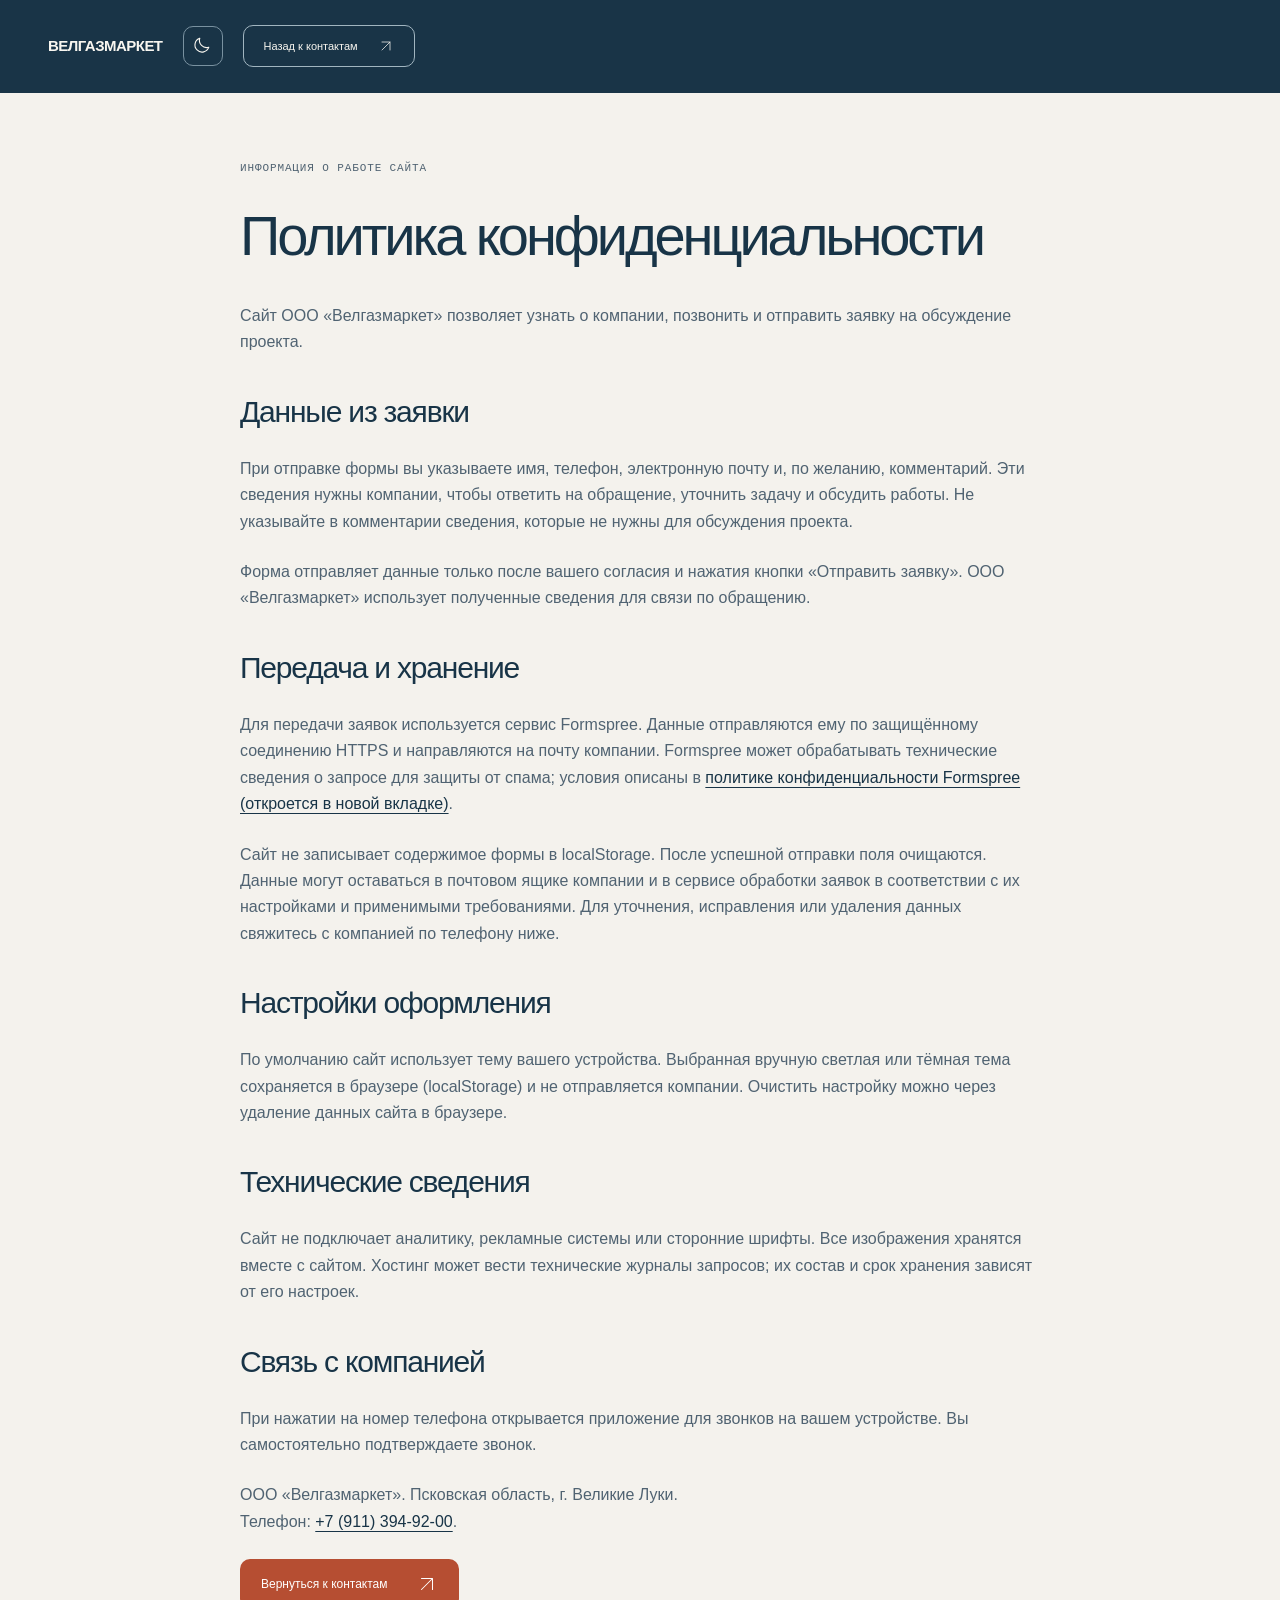
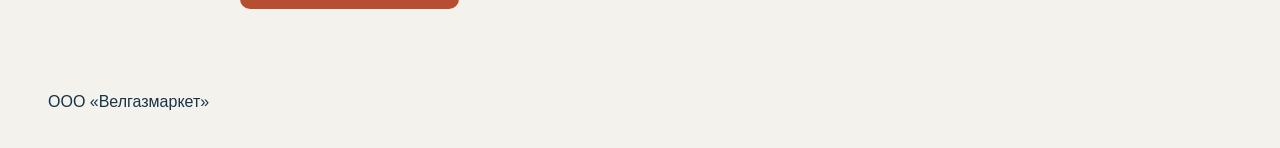
==== commit 260496c3: "Refresh palette and simplify decorative motion" ====
--- a/privacy.html
+++ b/privacy.html
@@ -3,7 +3,7 @@
 <head>
   <meta charset="UTF-8">
   <meta name="viewport" content="width=device-width,initial-scale=1">
-  <meta name="theme-color" content="#f1f0e8">
+  <meta name="theme-color" content="#102c40">
   <meta name="description" content="Как ООО «Велгазмаркет» использует данные из формы заявки и сохраняет настройки оформления сайта.">
   <title>Политика конфиденциальности — Велгазмаркет</title>
   <script src="theme.js"></script>
--- a/style.css
+++ b/style.css
@@ -1,22 +1,19 @@
-/* VGM / infrastructure in motion. All colour roles live in these two palettes. */
+/* VGM / calm motion, warm surfaces and an engineering-blue palette. */
 :root {
-  color-scheme: light;
-  --bg:#f1f0e8; --card:#fafaf5; --surface:#e8e9df; --text:#18201a;
-  --muted:#525e52; --line:#c1c8b9; --accent:#d4f75b; --accent-hover:#e2ff83;
-  --button-text:#18201a; --field:#fafaf5; --field-line:#788371;
-  --header-bg:#f1f0e8f5; --orb:#c7d4a5; --orb-light:#f6ffdc; --orb-dark:#69765a;
-  --art-line:#3d503e; --art-grid:#576d4966; --art-label:#fafaf5;
-  --strong-bg:#17231b; --strong-text:#f1f3e9; --strong-muted:#b8c8b4; --strong-line:#50664d;
-  --error:#a22323; --success:#225f38; --radius:26px; --max:1360px;
+  color-scheme:light;
+  --bg:#f4f2ed; --card:#fffdf9; --surface:#e9eeef; --text:#183447;
+  --muted:#506372; --line:#bac7cd; --accent:#b64e32; --accent-hover:#963d27;
+  --button-text:#ffffff; --field:#fffdf9; --field-line:#73848e;
+  --strong-bg:#183d56; --strong-text:#f7f5ef; --strong-muted:#c3d4de; --strong-line:#6a8494;
+  --error:#a22323; --success:#225f38; --radius:16px; --max:1320px;
   --ease:cubic-bezier(.22,.68,0,1.01);
 }
 [data-theme="dark"] {
   color-scheme:dark;
-  --bg:#111613; --card:#1b241d; --surface:#202c21; --text:#f0f2e8;
-  --muted:#b8c2b4; --line:#43503e; --field:#172019; --field-line:#819279;
-  --header-bg:#111613f5; --orb:#6d8750; --orb-light:#c0e98a; --orb-dark:#253e29;
-  --art-line:#d4f75b; --art-grid:#c8e4ae66; --art-label:#1b241d;
-  --strong-bg:#d4f75b; --strong-text:#18201a; --strong-muted:#3f5032; --strong-line:#8fa83f;
+  --bg:#102432; --card:#1a3548; --surface:#142e40; --text:#f4f2ed;
+  --muted:#bbcdd8; --line:#536f80; --field:#142c3c; --field-line:#8aa0ad;
+  --accent:#ffb694; --accent-hover:#ffd0b9; --button-text:#183447;
+  --strong-bg:#183d56; --strong-text:#f7f5ef; --strong-muted:#c3d4de; --strong-line:#6a8494;
   --error:#ffaaaa; --success:#a4e6b7;
 }
 *{box-sizing:border-box}
@@ -29,54 +26,70 @@
 img{display:block;max-width:100%;object-fit:cover}svg{width:28px;height:28px;fill:none;stroke:currentColor;stroke-width:1.5;stroke-linecap:round;stroke-linejoin:round;flex-shrink:0}
 .svg-library{position:absolute;width:0;height:0;overflow:hidden}
 .container{width:min(var(--max),calc(100% - 96px));margin-inline:auto}
-h1,h2,h3,p{margin-top:0}h1,h2,h3{font-weight:500;line-height:1.03;letter-spacing:-.06em}h1,h2{text-wrap:balance}
-h2{font-size:clamp(42px,5.8vw,82px);margin-bottom:28px}h3{font-size:30px;letter-spacing:-.045em}p{margin-bottom:24px}
-.section{padding:120px 0}.section-heading{margin-bottom:48px}.section-heading>p:last-child:not(.eyebrow){max-width:420px;color:var(--muted)}
+h1,h2,h3,p{margin-top:0}h1,h2,h3{font-weight:500;line-height:1.07;letter-spacing:-.055em}h1,h2{text-wrap:balance}
+h2{font-size:clamp(38px,4.8vw,66px);margin-bottom:28px}h3{font-size:30px;letter-spacing:-.045em}p{margin-bottom:24px}
+.section{padding:100px 0}.section-heading{margin-bottom:48px}.section-heading>p:last-child:not(.eyebrow){max-width:420px;color:var(--muted)}
 .eyebrow{font-family:monospace;font-size:11px;line-height:1.6;letter-spacing:.08em;font-weight:500;margin-bottom:28px;color:var(--muted)}
 .lead{font-size:19px;line-height:1.65;color:var(--muted)}
-.skip{position:fixed;top:12px;left:12px;z-index:100;transform:translateY(-180%);background:var(--accent);color:var(--button-text);padding:10px 20px;border-radius:30px}.skip:focus{transform:none}
-.scroll-progress{position:fixed;inset:0 0 auto;height:2px;background:var(--text);z-index:60;transform:scaleX(0);transform-origin:left;pointer-events:none}
-.header{position:fixed;inset:0 0 auto;z-index:50;background:var(--header-bg);backdrop-filter:blur(20px);border-bottom:1px solid transparent;transition:border-color .3s}
-.header.scrolled{border-color:var(--line)}.header-inner{min-height:92px;display:flex;align-items:center;gap:22px}
+.skip{position:fixed;top:12px;left:12px;z-index:100;transform:translateY(-180%);background:var(--accent);color:var(--button-text);padding:10px 20px;border-radius:10px}.skip:focus{transform:none}
+.header{position:fixed;inset:0 0 auto;z-index:50;background:#102c40f5;color:#f8f6f0;backdrop-filter:blur(18px);border-bottom:1px solid transparent;transition:border-color .3s}
+.header.scrolled{border-color:#4e6b7d}.header-inner{min-height:92px;display:flex;align-items:center;gap:22px}
 .brand{display:flex;align-items:center;gap:9px;font-size:15px;font-weight:800;line-height:1.2;letter-spacing:-.035em;white-space:nowrap}
-.brand svg{width:34px;height:38px;stroke-width:2}.brand small{display:block;font-size:8px;font-weight:500;letter-spacing:.035em;color:var(--muted);margin-top:5px}
-.header nav{display:none}nav a{font-size:12px;color:var(--muted);position:relative;padding:10px 0;white-space:nowrap;transition:color .2s}
+.brand svg{width:34px;height:38px;stroke-width:2}.brand small{display:block;font-size:8px;font-weight:500;letter-spacing:.035em;color:inherit;opacity:.78;margin-top:5px}
+.header nav{display:none}nav a{font-size:11px;color:#c4d5df;position:relative;padding:10px 0;white-space:nowrap;transition:color .2s}
 nav a:after{content:"";position:absolute;bottom:3px;left:0;right:0;height:1px;background:currentColor;transform:scaleX(0);transform-origin:left;transition:transform .3s}
-nav a.active,nav a:hover{color:var(--text)}nav a.active:after,nav a:hover:after{transform:scaleX(1)}
-.header nav.open{display:flex;position:absolute;top:100%;left:0;right:0;flex-direction:column;padding:25px 32px;background:var(--bg);border-bottom:1px solid var(--line);max-height:calc(100svh - 92px);overflow:auto}
+nav a.active,nav a:hover{color:#fff}nav a.active:after,nav a:hover:after{transform:scaleX(1)}
+.header nav.open{display:flex;position:absolute;top:100%;left:0;right:0;flex-direction:column;padding:25px 32px;background:#102c40;border-bottom:1px solid #4e6b7d;max-height:calc(100svh - 92px);overflow:auto}
 .header nav.open a{font-size:18px;padding:12px 0}.nav-phone{border-top:1px solid var(--line);margin-top:12px}
-.theme-toggle,.menu-toggle{display:grid;place-content:center;flex:0 0 40px;width:40px;height:40px;padding:0;color:var(--text);border:1px solid var(--line);border-radius:50%;background:none;transition:transform .3s,background .3s}
+.theme-toggle,.menu-toggle{display:grid;place-content:center;flex:0 0 40px;width:40px;height:40px;padding:0;color:#f8f6f0;border:1px solid #7991a0;border-radius:10px;background:none;transition:transform .3s,background .3s}
 .theme-toggle{margin-left:auto;font-size:23px}.theme-toggle span{line-height:1}.menu-toggle{gap:5px;border-color:transparent}.menu-toggle span{width:19px;height:1px;background:currentColor;transition:transform .3s}
 .menu-toggle[aria-expanded=true] span:first-child{transform:translateY(3px) rotate(45deg)}.menu-toggle[aria-expanded=true] span:last-child{transform:translateY(-3px) rotate(-45deg)}
-.header-call{display:flex;align-items:center;justify-content:center;gap:20px;font-size:12px;border:1px solid var(--text);padding:10px 20px;border-radius:30px;min-height:42px;white-space:nowrap;transition:background .25s,color .25s}
-.link-arrow{width:16px;height:16px}.button{display:inline-flex;justify-content:center;align-items:center;gap:28px;min-height:58px;padding:16px 26px;background:var(--accent);color:var(--button-text);border:1px solid transparent;border-radius:40px;font-size:14px;font-weight:600;line-height:1.4;transition:transform .3s var(--ease),background .3s}
-.button svg{width:22px;height:22px;transition:transform .3s}.button-icon{display:grid;place-items:center;border-radius:50%;width:36px;height:36px;border:1px solid #18201a66}.hero-consult{padding:10px 11px 10px 26px}
+.header-call{display:flex;align-items:center;justify-content:center;gap:20px;font-size:11px;border:1px solid #a1b5c0;padding:10px 20px;border-radius:10px;min-height:42px;white-space:nowrap;transition:background .25s,color .25s}
+.link-arrow{width:16px;height:16px}.button{display:inline-flex;justify-content:center;align-items:center;gap:28px;min-height:48px;padding:13px 20px;background:var(--accent);color:var(--button-text);border:1px solid transparent;border-radius:10px;font-size:12px;font-weight:500;line-height:1.4;transition:transform .3s var(--ease),background .3s}
+.button svg{width:22px;height:22px;transition:transform .3s}.button-icon{display:grid;place-items:center;width:24px;height:24px;border:0}.hero-consult{padding:10px 11px 10px 26px}
 .button:active:not(:disabled),.theme-toggle:active,.machine-toggle:active{transform:scale(.97)}
 .text-link{display:inline-flex;align-items:center;gap:30px;padding:14px 0;border-bottom:1px solid currentColor;font-size:14px;font-weight:600}.text-link svg{width:22px;height:22px}
-/* An editorial first screen, with an original vector network rather than a stock banner. */
-.hero{overflow:clip;position:relative;min-height:860px;padding-top:92px}
-.hero-layout{position:relative;min-height:768px;display:grid;grid-template-columns:1fr 1fr;align-items:center;padding-top:42px;padding-bottom:110px}
-.hero-copy{position:relative;z-index:2}.hero-copy .eyebrow{display:flex;gap:10px;align-items:center;margin-bottom:36px}
-.status-dot{display:inline-block;width:7px;height:7px;border-radius:50%;background:currentColor;flex-shrink:0}
-.hero h1{font-size:clamp(70px,7.85vw,118px);line-height:.98;margin-bottom:36px;letter-spacing:-.075em}.hero h1 em{font-style:normal;position:relative;white-space:nowrap}
-.hero h1 em:after{content:"";position:absolute;height:9px;left:0;right:-3px;bottom:0;background:var(--accent);z-index:-1;border-radius:6px}
-.hero-description{max-width:490px;color:var(--muted);font-size:17px;line-height:1.75;margin-bottom:34px}.hero-actions{display:flex;align-items:center;gap:24px}.hero-note{font-size:11px;line-height:1.6;color:var(--muted)}
-.hero-art{position:relative;justify-self:center;width:min(46vw,640px);aspect-ratio:1;transform:translate3d(var(--pointer-x,0px),calc(var(--pointer-y,0px) + var(--scroll-shift,0px)),0);color:var(--art-line)}
-.orb{position:absolute;inset:15%;border-radius:50%;background:radial-gradient(circle at 32% 22%,var(--orb-light),var(--orb) 45%,var(--orb-dark) 90%);box-shadow:inset -14px -10px 30px #00000026;overflow:hidden}
-.orb-shade{position:absolute;inset:0;border-radius:50%;background:repeating-radial-gradient(circle at 30% 30%,transparent 0 3px,#18201a0a 3px 4px);mix-blend-mode:multiply}
-.hero-schematic{position:absolute;inset:0;width:100%;height:100%;overflow:visible;stroke-width:1;stroke:var(--art-line)}
-.orb-grid{stroke:var(--art-grid);stroke-width:1}.orbit-track{opacity:.6}.orbit-dash{stroke-dasharray:3 8}.network-line{stroke:var(--art-line);stroke-width:5}.network-nodes{fill:var(--accent);stroke:var(--art-line);stroke-width:2}
-.orbit-satellite{stroke:var(--art-line);stroke-width:7;stroke-dasharray:1 1595;stroke-linecap:round;transform-origin:300px 300px;transform:rotate(-20deg)}
-.orbit-cross{stroke-width:1;opacity:.6}.orbit-caption{position:absolute;left:12%;right:3%;top:0;display:flex;justify-content:space-between;font-family:monospace;font-size:9px;letter-spacing:.04em;color:var(--muted)}
-.orbit-label{position:absolute;display:flex;align-items:center;gap:12px;background:var(--art-label);color:var(--text);border:1px solid var(--line);border-radius:40px;padding:12px 20px;font-family:monospace;font-size:10px}
-.orbit-label-top{top:21%;right:0}.orbit-label-bottom{bottom:15%;left:-3%;border-radius:14px;padding:15px 22px;align-items:center}.orbit-label-bottom span{font-family:Arial,sans-serif;font-size:34px;letter-spacing:-.05em}.orbit-label-bottom small{max-width:90px;font-size:9px;line-height:1.5}
-.orbit-footnote{position:absolute;bottom:2%;right:4%;font-family:monospace;font-size:9px;letter-spacing:.1em;color:var(--muted)}
-.motion-ready .hero-art .orbit-satellite{animation:orbit 24s linear infinite}.motion-ready .hero-art .orbit-dash{animation:route 24s linear infinite}
-.hero-art[data-motion=paused] *,.motion-paused .hero-art *{animation-play-state:paused!important}
-@keyframes orbit{to{transform:rotate(340deg)}}@keyframes route{to{stroke-dashoffset:-220}}
-.hero-bottom{position:absolute;bottom:24px;left:0;right:0;border-top:1px solid var(--line);padding-top:23px;display:flex;align-items:center;justify-content:space-between;gap:20px;font-family:monospace;font-size:10px;color:var(--muted);letter-spacing:.03em}
-.scroll-cue{display:flex;align-items:center;gap:24px}.scroll-cue svg{border:1px solid var(--line);border-radius:50%;padding:9px;width:40px;height:40px;color:var(--text)}
-.motion-toggle{background:none;border:0;border-bottom:1px solid var(--line);padding:8px 0;font-size:10px;letter-spacing:0;color:var(--muted)}
+/* A lightweight stack of illustrated plans: CSS transforms, no 3D engine. */
+.hero { position:relative; background:#183d56; color:#f8f6f0; }
+.hero-sticky { position:relative; min-height:770px; overflow:hidden; background:linear-gradient(120deg,#102c40,#224c65); isolation:isolate; }
+.hero-layout { position:relative; min-height:770px; display:flex; align-items:center; padding-top:145px; padding-bottom:135px; }
+.hero-copy { position:relative; z-index:3; width:min(610px,49%); }
+.hero-copy .eyebrow { color:#c5d7e1; font-size:11px; letter-spacing:.09em; margin-bottom:26px; }
+.hero h1 { font-size:clamp(52px,5.3vw,78px); letter-spacing:-.06em; line-height:1.04; font-weight:500; margin-bottom:30px; }
+.hero-line { display:block; }
+.hero-line:last-child { color:#ffc5a5; }
+.hero-description { max-width:390px; font-size:16px; line-height:1.7; color:#d0dfe6; margin-bottom:30px; }
+.hero-actions { display:flex; align-items:center; gap:24px; }
+.hero-note { max-width:170px; font-size:11px; color:#c5d7e1; line-height:1.6; }
+.hero .button { background:#f4f2ed; color:#183447; font-size:12px; font-weight:600; min-height:52px; padding:14px 22px; border-radius:10px; gap:24px; }
+.hero .button svg { width:20px; height:20px; }
+.hero :where(a,button):focus-visible { outline-color:#ffc5a5; }
+.light-art { position:absolute; z-index:1; top:140px; right:2%; width:min(48%,650px); height:490px; color:#183d56; }
+.art-stack { position:absolute; inset:0; }
+.art-panel { position:absolute; width:78%; height:61%; left:11%; top:15%; border:1px solid #9fbac9; border-radius:20px; transform:rotate(-12deg); overflow:hidden; }
+.art-panel::before { content:""; position:absolute; inset:0; background-image:linear-gradient(#7697aa22 1px,transparent 1px),linear-gradient(90deg,#7697aa22 1px,transparent 1px); background-size:32px 32px; pointer-events:none; }
+.art-panel--back { background:#3a6580; border-color:#7898ab; transform:translate(35px,65px) rotate(-12deg); }
+.art-panel--middle { background:#91adba; border-color:#b6cbd4; transform:translate(16px,32px) rotate(-12deg); }
+.art-panel--front { background:#f0eee5; border-color:#e2e5df; box-shadow:0 22px 45px #081f3433; }
+.art-panel-label { position:absolute; z-index:2; top:22px; left:24px; font:10px monospace; letter-spacing:.08em; color:inherit; }
+.art-panel--back .art-panel-label { color:#edf4f6; }
+.art-panel--middle .art-panel-label { color:#153c53; }
+.art-panel .plan-art { position:absolute; inset:18% 7% 12%; width:86%; height:70%; color:#285470; stroke-width:2; }
+.plan-blocks { stroke:#6e8c9b; stroke-width:1.2; }
+.plan-route { stroke:#b64e32; stroke-width:5; }
+.plan-nodes { fill:#f0eee5; stroke:#b64e32; stroke-width:3; }
+.art-panel-footer { position:absolute; bottom:18px; left:24px; font:8px monospace; letter-spacing:.07em; color:#38566a; }
+.art-note { position:absolute; z-index:3; right:2%; bottom:7%; display:flex; align-items:center; gap:14px; padding:17px 22px; background:#fff6eb; border:1px solid #dce1de; border-radius:14px; color:#183d56; box-shadow:0 8px 24px #102c4026; }
+.art-note strong { font-size:26px; font-weight:500; letter-spacing:-.04em; white-space:nowrap; }
+.art-note span { max-width:110px; font-size:11px; line-height:1.45; }
+.motion-ready:not(.motion-paused) .art-stack { animation:plan-float 5.5s ease-in-out infinite; }
+.light-art[data-motion="paused"] * { animation-play-state:paused!important; }
+@keyframes plan-float { 0%,100% { transform:translateY(0); } 50% { transform:translateY(-7px); } }
+.hero-bottom { position:absolute; z-index:4; bottom:28px; left:0; right:0; display:flex; align-items:center; justify-content:space-between; gap:25px; padding-top:20px; border-top:1px solid #638095; color:#c3d4df; font-size:9px; font-family:monospace; letter-spacing:.04em; }
+.scroll-cue { display:flex; align-items:center; gap:18px; }
+.scroll-cue svg { width:24px; height:24px; color:#f2f3ed; }
+.motion-toggle { color:#d0dfe6; background:none; border:0; border-bottom:1px solid #8ba5b6; font:10px monospace; padding:8px 0; }
+.motion-toggle:disabled { opacity:1; color:#c3d4df; }
 /* Quiet company statement and an uninterrupted four-step timeline. */
 #about{border-bottom:1px solid var(--line)}#about>.container{display:grid;grid-template-columns:1fr 1fr;gap:0 100px}#about .section-heading{margin:0}
 .about-grid{padding-top:44px}.about-grid .lead{font-size:21px;letter-spacing:-.015em}.about-stats{display:grid;grid-template-columns:repeat(3,minmax(0,1fr));gap:24px;padding-top:30px}
@@ -84,33 +97,255 @@
 .steps{grid-column:1/-1;display:grid;grid-template-columns:repeat(4,minmax(0,1fr));list-style:none;padding:48px 0 0;margin:64px 0 0;border-top:1px solid var(--line);gap:32px}
 .steps li{display:flex;flex-wrap:wrap;gap:16px;font-size:14px}.steps li>span{color:var(--muted);font:10px monospace}.steps .step-bar{flex-basis:100%;height:2px;background:var(--line);margin-top:9px;overflow:hidden}.step-bar i{display:block;width:100%;height:100%;background:var(--text);transform-origin:left}
 .js-motion .step-bar i{transform:scaleX(0);transition:transform 1.2s var(--ease) var(--stage-delay,0ms)}.js-motion .stage-visible .step-bar i{transform:scaleX(1)}
-.services .section-heading{display:grid;grid-template-columns:1.1fr 1fr;column-gap:70px;align-items:end}.services .eyebrow{grid-column:1/-1}.services h2{margin:0}.services .section-heading>p:last-child{justify-self:end;margin-bottom:5px}
-.service-grid{display:grid;grid-template-columns:1.12fr 1fr;gap:18px}
-.service-card{position:relative;min-width:0;display:flex;flex-direction:column;background:var(--card);border:1px solid var(--line);border-radius:var(--radius);padding:34px 40px;overflow:hidden;transition:transform .45s var(--ease),border-color .3s}
-.service-card:first-child{grid-row:span 2;background:var(--accent);color:var(--button-text);border-color:transparent;padding:40px}.card-top{display:flex;justify-content:space-between;align-items:center;margin-bottom:26px}.card-top span{font:12px monospace;opacity:.8}.card-top svg{width:30px;height:30px}
-.service-card h3{font-size:30px;margin-bottom:18px;line-height:1.1}.service-card p{font-size:14px;line-height:1.7;color:var(--muted);max-width:420px;margin-bottom:0}.service-card:first-child .card-top{margin-bottom:66px}.service-card:first-child h3{font-size:44px}.service-card:first-child p{color:#3a4826;font-size:16px}.service-diagram{margin-top:auto;padding-top:36px;min-height:140px;width:100%;height:auto;stroke-width:1.5}
-.results{background:var(--strong-bg);color:var(--strong-text);border-radius:36px;margin:0 20px;padding:100px 0}.results .eyebrow{color:var(--strong-muted)}.results h2{font-size:clamp(40px,5vw,68px)}.results-grid{display:grid;grid-template-columns:repeat(3,minmax(0,1fr));gap:36px;margin-top:80px}
-.results-grid>div{border-top:1px solid var(--strong-line);padding-top:30px}.results-grid strong{display:block;font-size:clamp(54px,7.7vw,112px);letter-spacing:-.075em;font-weight:400;line-height:1.2;white-space:nowrap;font-variant-numeric:tabular-nums}.results-grid p{color:var(--strong-muted);font-size:13px;line-height:1.7;margin:20px 0 0}.contract{margin:58px 0 0;border-top:1px solid var(--strong-line);padding-top:22px;font-size:12px;color:var(--strong-muted)}
+/* Easy-to-read service cards remain in the normal document flow. */
+.services .section-heading { display:grid; grid-template-columns:1.1fr 1fr; column-gap:70px; align-items:end; }
+.services .eyebrow { grid-column:1/-1; color:var(--accent); }
+.services h2 { margin:0; }
+.services .section-heading>p:last-child { justify-self:end; margin-bottom:5px; }
+.service-grid.work-stack { display:grid; gap:26px; }
+.service-card.work-panel { position:relative; display:grid; grid-template-columns:1.25fr 1fr; min-width:0; min-height:420px; padding:0; background:var(--card); color:var(--text); border:1px solid var(--line); border-radius:var(--radius); overflow:hidden; }
+.service-card.work-panel:first-child { min-height:470px; grid-template-columns:1.45fr 1fr; border-color:var(--accent); }
+.work-visual { position:relative; min-width:0; min-height:420px; overflow:hidden; background:#224c65; }
+.work-visual > img { width:100%; height:100%; min-height:420px; position:absolute; inset:0; object-fit:cover; transition:transform .7s var(--ease); }
+.work-copy { position:relative; padding:36px 40px; display:flex; flex-direction:column; align-items:flex-start; }
+.work-copy .card-top { width:100%; display:flex; justify-content:space-between; align-items:center; color:var(--accent); margin-bottom:28px; }
+.work-copy .card-top span { font:10px monospace; letter-spacing:.06em; }
+.work-copy .card-top svg { width:26px; height:26px; }
+.work-copy h3 { max-width:420px; font-size:clamp(28px,2.8vw,38px); line-height:1.14; letter-spacing:-.045em; font-weight:500; margin-bottom:20px; }
+.work-copy p { color:var(--muted); font-size:14px; line-height:1.75; max-width:390px; margin-bottom:28px; }
+.work-copy .text-link { margin-top:auto; padding:12px 0; color:var(--accent); font-size:12px; min-height:44px; gap:18px; }
+.work-copy .text-link svg { width:18px; height:18px; }
+.results{background:var(--strong-bg);color:var(--strong-text);border-radius:0;margin:0;padding:100px 0}.results .eyebrow{color:var(--strong-muted)}.results h2{font-size:clamp(40px,5vw,68px)}.results-grid{display:grid;grid-template-columns:repeat(3,minmax(0,1fr));gap:36px;margin-top:80px}
+.results-grid>div{border-top:1px solid var(--strong-line);padding-top:30px}.results-grid strong{color:#ffc5a5;display:block;font-size:clamp(54px,7.7vw,112px);letter-spacing:-.075em;font-weight:400;line-height:1.2;white-space:nowrap;font-variant-numeric:tabular-nums}.results-grid p{color:var(--strong-muted);font-size:13px;line-height:1.7;margin:20px 0 0}.contract{margin:58px 0 0;border-top:1px solid var(--strong-line);padding-top:22px;font-size:12px;color:var(--strong-muted)}
 .project-heading{display:grid;grid-template-columns:1.1fr 1fr;align-items:end;gap:70px}.project-heading .lead{max-width:360px;justify-self:end;font-size:16px;margin-bottom:54px}.project-photo{position:relative;margin:0;border-radius:var(--radius);overflow:hidden;background:var(--surface)}.project-photo img{width:100%;height:620px;object-position:50% 55%;transition:transform 1s var(--ease)}
-.project-photo figcaption{position:absolute;inset:auto 0 0;background:#18201ae8;color:#f1f0e8;display:flex;justify-content:space-between;gap:20px;padding:24px 30px;font:10px monospace;letter-spacing:.05em}
+.project-photo figcaption{position:absolute;inset:auto 0 0;background:#102c40ed;color:#f8f6f0;display:flex;justify-content:space-between;gap:20px;padding:24px 30px;font:10px monospace;letter-spacing:.05em}
 .project-bottom{display:flex;align-items:end;justify-content:space-between;gap:30px}.project-specs{display:grid;grid-template-columns:repeat(4,minmax(0,1fr));gap:40px;margin:32px 0 0;flex:1}.project-specs dt{font-size:11px;color:var(--muted);margin-bottom:10px}.project-specs dd{margin:0;font-size:32px;letter-spacing:-.04em;white-space:nowrap}.project-specs small{font-size:14px}.project-bottom .text-link{font-size:12px;gap:15px}
 #advantages{background:var(--surface)}.equipment-catalog{position:relative;display:grid;grid-template-columns:repeat(2,minmax(0,1fr));gap:44px 24px;isolation:isolate}.machine-card{position:relative;z-index:1;min-width:0;background:var(--bg);border:1px solid var(--line);border-radius:var(--radius);transition:transform .4s var(--ease),border-color .3s}.machine-card.details-open{z-index:10}
 .machine-card>img{width:100%;height:360px;border-radius:calc(var(--radius) - 1px) calc(var(--radius) - 1px) 0 0;object-position:center}.machine-heading{padding:24px;display:flex;align-items:center;justify-content:space-between;gap:16px}.machine-heading h3{font-size:24px;line-height:1.15;margin:0;max-width:280px}
-.machine-toggle{flex-shrink:0;display:inline-flex;align-items:center;gap:15px;min-height:44px;border:1px solid var(--line);border-radius:30px;padding:10px 16px;background:none;color:var(--text);font-size:11px;transition:background .3s,transform .3s}.machine-toggle span{font-size:20px;line-height:1;transition:transform .3s}.machine-toggle[aria-expanded=true] span{transform:rotate(45deg)}
+.machine-toggle{flex-shrink:0;display:inline-flex;align-items:center;gap:15px;min-height:44px;border:1px solid var(--line);border-radius:10px;padding:10px 16px;background:none;color:var(--text);font-size:11px;transition:background .3s,transform .3s}.machine-toggle span{font-size:20px;line-height:1;transition:transform .3s}.machine-toggle[aria-expanded=true] span{transform:rotate(45deg)}
 .machine-details{position:absolute;inset:100% -1px auto;visibility:hidden;opacity:0;transform:translateY(-10px);pointer-events:none;background:var(--card);border:1px solid var(--line);border-radius:0 0 var(--radius) var(--radius);transition:opacity .3s,transform .3s,visibility 0s .3s;box-shadow:0 20px 30px #00000014}.machine-details.is-open{visibility:visible;opacity:1;transform:none;pointer-events:auto;transition-delay:0s}.machine-copy{max-height:min(65svh,480px);padding:30px;overflow:auto;overscroll-behavior:contain}.machine-copy .eyebrow{margin-bottom:14px}.machine-copy ul{padding-left:20px;margin:0 0 20px;font-size:16px}.machine-copy li+li{margin-top:8px}.machine-copy>p:last-child{color:var(--muted);font-size:14px;margin:0}
-.contacts{padding-bottom:100px}.contact-phone-only{display:grid;grid-template-columns:1.25fr .75fr;gap:100px;align-items:start}.contact-phone-only h2{font-size:clamp(44px,5.8vw,80px)}.contact-phone-only .lead{font-size:16px;max-width:400px}.contact-phone{display:inline-block;font-size:clamp(25px,3.2vw,44px);letter-spacing:-.05em;border-bottom:1px solid currentColor;padding-bottom:4px;line-height:1.3;margin:10px 0 24px;white-space:nowrap}address{font-style:normal;font-size:13px;color:var(--muted)}address span{display:block;margin-top:10px;font-size:11px}
+.contacts{padding-bottom:100px}.contact-phone-only{display:grid;grid-template-columns:1.25fr .75fr;gap:100px;align-items:start}.contact-phone-only h2{font-size:clamp(40px,4.8vw,66px)}.contact-phone-only .lead{font-size:16px;max-width:400px}.contact-phone{display:inline-block;font-size:clamp(25px,3.2vw,44px);letter-spacing:-.05em;border-bottom:1px solid currentColor;padding-bottom:4px;line-height:1.3;margin:10px 0 24px;white-space:nowrap}address{font-style:normal;font-size:13px;color:var(--muted)}address span{display:block;margin-top:10px;font-size:11px}
 .contact-route{margin-top:6px;padding-top:28px;border-top:1px solid var(--text)}.contact-route h3{font-size:32px;line-height:1.15}.contact-route ol{list-style:none;margin:30px 0 0;padding:0}.contact-route li{display:flex;gap:22px;padding:20px 0;border-top:1px solid var(--line)}.route-number{font:10px monospace;padding-top:4px;color:var(--muted)}.contact-route strong{font-weight:500;font-size:17px}.contact-route li p{font-size:12px;color:var(--muted);margin:8px 0 0}.route-footer{margin:25px 0 0;font:10px monospace;letter-spacing:.02em;color:var(--muted)}
-.contact-form-layout{display:grid;grid-template-columns:.85fr 1.15fr;align-items:start;gap:100px;border-top:1px solid var(--line);margin-top:96px;padding-top:66px}.contact-form-intro h3{font-size:42px;line-height:1.1}.contact-form-intro p:not(.eyebrow){color:var(--muted);font-size:15px;max-width:300px}.contact-form{min-width:0}.form-grid{display:grid;grid-template-columns:1fr 1fr;gap:20px 24px}.form-field{min-width:0}.form-field--full{grid-column:1/-1}.form-field label{display:block;margin:0 0 10px;font-size:12px;font-weight:600}.form-field input,.form-field textarea{display:block;width:100%;min-height:52px;padding:14px 16px;border:1px solid var(--field-line);border-radius:12px;background:var(--field);color:var(--text);font-size:16px;line-height:1.5;transition:border-color .25s,background .25s}.form-field textarea{resize:vertical;min-height:136px}.form-field :is(input,textarea)::placeholder{color:var(--muted);opacity:1}.form-field [aria-invalid=true]{border-color:var(--error)}
+.contact-form-layout{display:grid;grid-template-columns:.85fr 1.15fr;align-items:start;gap:100px;border-top:1px solid var(--line);margin-top:96px;padding-top:66px}.contact-form-intro h3{font-size:42px;line-height:1.1}.contact-form-intro p:not(.eyebrow){color:var(--muted);font-size:15px;max-width:300px}.contact-form{min-width:0}.form-grid{display:grid;grid-template-columns:1fr 1fr;gap:20px 24px}.form-field{min-width:0}.form-field--full{grid-column:1/-1}.form-field label{display:block;margin:0 0 10px;font-size:12px;font-weight:600}.form-field input,.form-field textarea{display:block;width:100%;min-height:52px;padding:14px 16px;border:1px solid var(--field-line);border-radius:10px;background:var(--field);color:var(--text);font-size:16px;line-height:1.5;transition:border-color .25s,background .25s}.form-field textarea{resize:vertical;min-height:136px}.form-field :is(input,textarea)::placeholder{color:var(--muted);opacity:1}.form-field [aria-invalid=true]{border-color:var(--error)}
 .field-error{display:block;min-height:1.6em;font-size:11px;line-height:1.6;color:var(--error);margin-top:5px}.form-honeypot{position:absolute;width:1px;height:1px;overflow:hidden;clip-path:inset(50%);white-space:nowrap}.form-consent{display:flex;gap:12px;font-size:12px;color:var(--muted);line-height:1.7;margin-top:12px}.form-consent input{width:18px;height:18px;flex-shrink:0;margin:3px 0 0;accent-color:var(--text)}.form-consent a{color:var(--text);text-decoration:underline;text-underline-offset:3px}.form-note{font-size:11px;line-height:1.65;color:var(--muted);margin:0}.form-actions{display:flex;align-items:center;gap:20px;margin-top:16px}.form-submit{flex-shrink:0;min-width:220px}.form-actions .form-note{max-width:180px}.form-status{min-height:3.4em;margin:22px 0 0;font-size:13px;color:var(--muted)}.contact-form[data-state=error] .form-status{color:var(--error)}.contact-form[data-state=success] .form-status{color:var(--success)}
-footer{padding:0 0 32px;overflow:hidden}.footer-wordmark{display:flex;align-items:center;justify-content:space-between;border-bottom:1px solid var(--line);padding-bottom:28px;margin-bottom:28px;font-size:clamp(28px,8.8vw,140px);font-weight:600;letter-spacing:-.07em;line-height:1.1}.footer-wordmark svg{width:8vw;height:8vw;max-width:110px;max-height:110px;stroke-width:.8}.footer-inner{display:flex;justify-content:space-between;align-items:center;gap:20px;font-size:11px;color:var(--muted)}.footer-inner .brand{font-size:12px;color:var(--text)}.footer-inner>a:last-child{text-decoration:underline;text-underline-offset:4px}
+footer{padding:0 0 32px;overflow:hidden}.footer-wordmark{display:flex;align-items:center;justify-content:space-between;border-bottom:1px solid var(--line);padding-bottom:28px;margin-bottom:28px;font-size:clamp(28px,5vw,72px);font-weight:400;letter-spacing:-.07em;line-height:1.1}.footer-wordmark svg{width:5vw;height:5vw;max-width:70px;max-height:70px;stroke-width:.8}.footer-inner{display:flex;justify-content:space-between;align-items:center;gap:20px;font-size:11px;color:var(--muted)}.footer-inner .brand{font-size:12px;color:var(--text)}.footer-inner>a:last-child{text-decoration:underline;text-underline-offset:4px}
 .back-top{position:fixed;right:22px;bottom:22px;z-index:30;display:grid;place-items:center;width:44px;height:44px;border:1px solid var(--line);border-radius:50%;background:var(--card);color:var(--text);font-size:21px;opacity:0;visibility:hidden;transform:translateY(10px);pointer-events:none;transition:opacity .3s,transform .3s,visibility .3s}.back-top.show{opacity:1;visibility:visible;transform:none;pointer-events:auto}
 .policy{padding-top:160px;padding-bottom:80px;max-width:800px;min-height:85svh}.policy h1{font-size:clamp(30px,5vw,56px);overflow-wrap:anywhere}.policy h2{font-size:30px;letter-spacing:-.04em;margin-top:40px}.policy p{color:var(--muted)}.policy a:not(.button){color:var(--text);text-decoration:underline;text-underline-offset:4px}
-.js-motion .reveal{opacity:0;transform:translateY(32px);transition:opacity .85s var(--ease),transform .85s var(--ease),border-color .3s}.js-motion .reveal.visible{opacity:1;transform:none}.js-motion .reveal.reveal-entering{transition-delay:var(--reveal-delay,0ms)}
-@media(hover:hover){.button:hover:not(:disabled){background:var(--accent-hover);transform:translateY(-3px)}.button:hover:not(:disabled) svg,.text-link:hover svg{transform:translateX(3px)}.theme-toggle:hover{background:var(--surface);transform:rotate(15deg)}.header-call:hover{background:var(--text);color:var(--bg)}.service-card:hover,.js-motion .service-card.visible:hover{transform:translateY(-5px);border-color:var(--text)}.machine-card:hover,.js-motion .machine-card.visible:hover{transform:translateY(-4px);border-color:var(--text)}.machine-toggle:hover{background:var(--surface)}.project-photo:hover img{transform:scale(1.025)}.form-field :is(input,textarea):hover{border-color:var(--text)}}
-@media(min-width:1200px){.header nav{display:flex;gap:20px;margin-left:auto}.header nav .nav-phone,.menu-toggle{display:none}.theme-toggle{order:2;margin:0}.header-call{order:3}.header-inner{gap:20px}}
-@media(max-width:1199px){.container{width:calc(100% - 64px)}.hero{min-height:780px}.hero-layout{min-height:688px}.hero h1{font-size:8vw}.hero-note{display:none}.hero-art{width:46vw}.hero-description{font-size:15px}.section{padding:90px 0}#about>.container{gap:0 60px}.about-grid .lead{font-size:18px}.about-stats{gap:15px}.about-stats strong{font-size:36px}.service-card{padding:30px}.service-card:first-child{padding:32px}.service-card:first-child h3{font-size:38px}.project-specs{gap:22px}.project-bottom{display:block}.project-bottom .text-link{margin-top:20px}.contact-phone-only,.contact-form-layout{gap:55px}.form-actions{flex-wrap:wrap}.form-actions .form-note{max-width:none}.machine-heading{flex-wrap:wrap}.machine-heading h3{font-size:24px;max-width:none}.machine-card>img{height:300px}.steps{gap:20px}.hero-bottom{font-size:9px}.hero-bottom>span{max-width:220px}}
-@media(max-width:799px){.container{width:calc(100% - 40px)}.header-inner{min-height:78px;gap:12px}.header-call{display:none}.header nav.open{max-height:calc(100svh - 78px)}.brand{font-size:14px}.brand small{font-size:7px}.hero{min-height:0;padding-top:78px}.hero-layout{min-height:0;display:flex;flex-direction:column;align-items:stretch;padding-top:55px;padding-bottom:100px}.hero-copy .eyebrow{font-size:10px;margin-bottom:28px}.hero h1{font-size:clamp(64px,12vw,94px);margin-bottom:25px}.hero-description{font-size:16px;max-width:440px}.hero-note{display:block}.hero-art{width:min(80vw,500px);align-self:center;margin-top:45px;margin-bottom:20px}.hero-bottom{bottom:12px;padding-top:16px;gap:15px;flex-wrap:wrap}.hero-bottom>span{max-width:none;font-size:8px}.scroll-cue{margin-left:auto;gap:8px}.scroll-cue span{display:none}.motion-toggle{font-size:9px}.section{padding:76px 0}h2{font-size:clamp(40px,7.5vw,58px)}#about>.container{display:block}.about-grid{padding-top:10px}.about-grid .lead{max-width:570px;font-size:18px}.about-stats{gap:25px;padding-top:15px}.about-stats strong{font-size:42px}.steps{margin-top:40px;padding-top:28px;gap:20px 14px;grid-template-columns:repeat(2,minmax(0,1fr))}.steps li{font-size:13px;gap:10px}.services .section-heading{display:block}.services h2{margin-bottom:24px}.services .section-heading>p:last-child{justify-self:start;max-width:340px}.service-grid{grid-template-columns:1fr;gap:16px}.service-card:first-child{grid-row:auto}.service-card:first-child .card-top{margin-bottom:40px}.service-card:first-child h3{font-size:38px}.service-diagram{height:145px;min-height:0;padding-top:24px}.service-card h3{font-size:28px}.service-card p{max-width:none}.results{margin:0 10px;border-radius:26px;padding:64px 0}.results>.container{width:calc(100% - 40px)}.results-grid{gap:20px;margin-top:45px}.results-grid strong{font-size:clamp(30px,7.5vw,56px);letter-spacing:-.07em}.results-grid p{font-size:11px}.results-grid>div{padding-top:20px}.contract{font-size:11px;margin-top:35px}.project-heading{display:block}.project-heading .lead{justify-self:start;max-width:400px;margin-bottom:28px}.project-photo img{height:470px}.project-photo figcaption{padding:20px;font-size:9px}.project-specs{grid-template-columns:repeat(2,minmax(0,1fr));gap:24px}.project-specs dd{font-size:30px}.equipment-catalog{gap:20px}.machine-card>img{height:240px}.machine-heading{padding:20px;gap:20px}.machine-heading h3{font-size:22px}.machine-copy{padding:24px}.machine-copy ul{font-size:15px}.contact-phone-only{grid-template-columns:1fr;gap:50px}.contact-phone-only h2{font-size:clamp(42px,7.5vw,62px)}.contact-phone{font-size:36px}.contact-route{max-width:500px}.contact-form-layout{grid-template-columns:1fr;gap:25px;margin-top:60px;padding-top:40px}.contact-form-intro h3{font-size:36px}.contact-form-intro p:not(.eyebrow){max-width:430px}.form-actions{flex-wrap:nowrap}.footer-inner{flex-wrap:wrap;gap:18px}.footer-wordmark{font-size:8.8vw;padding-bottom:20px}.policy{padding-top:120px}}
-@media(max-width:479px){.header-inner{gap:6px}.brand{font-size:12px;gap:7px}.brand svg{width:29px;height:32px}.theme-toggle,.menu-toggle{width:38px;height:38px;flex-basis:38px}.hero-layout{padding-top:40px;padding-bottom:110px}.hero h1{font-size:clamp(55px,13.4vw,66px)}.hero-description{font-size:14px}.hero-actions{gap:15px}.hero-note{font-size:9px}.button{font-size:12px}.hero-consult{gap:16px;padding-left:20px}.hero-art{width:91vw;margin-top:48px;margin-bottom:20px}.orbit-caption{font-size:7px}.orbit-label{font-size:8px;padding:9px 12px}.orbit-label-top{right:3%}.orbit-label-bottom{left:2%;padding:10px 16px}.orbit-label-bottom span{font-size:28px}.orbit-label-bottom small{font-size:7px;max-width:70px}.orbit-footnote{font-size:7px}.hero-bottom{row-gap:8px}.hero-bottom>span{flex-basis:100%}.scroll-cue svg{width:32px;height:32px;padding:6px}.section{padding:62px 0}.eyebrow{font-size:10px;margin-bottom:23px}h2{font-size:41px}.about-stats{gap:12px}.about-stats strong{font-size:36px}.about-stats span{font-size:10px}.service-card,.service-card:first-child{padding:26px}.service-card:first-child h3{font-size:34px}.service-card p,.service-card:first-child p{font-size:14px}.results-grid{grid-template-columns:1fr;gap:24px}.results-grid>div{display:flex;align-items:center;justify-content:space-between;gap:16px}.results-grid strong{font-size:62px;flex:0 0 51%}.results-grid p{margin:0;font-size:11px;max-width:150px}.project-photo img{height:390px}.project-photo figcaption{font-size:8px;padding:16px}.project-specs dd{font-size:27px}.equipment-catalog{grid-template-columns:1fr;gap:26px}.machine-card>img{height:270px}.machine-heading{flex-wrap:nowrap;padding:22px}.machine-heading h3{font-size:22px}.machine-toggle{gap:10px;padding:10px 12px;font-size:10px}.contact-phone-only h2{font-size:42px}.contact-phone{font-size:31px}.contact-form-intro h3{font-size:34px}.form-grid{grid-template-columns:1fr;gap:14px}.form-actions{display:block}.form-submit{width:100%;min-width:0;font-size:14px}.form-actions .form-note{margin-top:14px}.footer-inner{font-size:10px}.footer-inner .brand{flex-basis:100%;font-size:11px}.back-top{right:12px;bottom:12px}.desktop-break{display:none}}
-@media(max-width:359px){.container{width:calc(100% - 32px)}.hero h1{font-size:52px}.brand small{font-size:6px}.hero-note{display:none}.hero-copy .eyebrow{font-size:9px}.hero-art{width:90vw}.about-stats strong{font-size:30px}.steps li{font-size:12px}h2{font-size:36px}.results-grid strong{font-size:54px}.machine-heading{flex-wrap:wrap}.contact-phone{font-size:27px}.contact-phone-only h2{font-size:36px}}
-html.motion-paused{scroll-behavior:auto}.motion-paused *,.motion-paused *:before,.motion-paused *:after{animation:none!important;transition:none!important}.motion-paused .hero-art{transform:none}.motion-paused .reveal{opacity:1;transform:none}
-@media(prefers-reduced-motion:reduce){html{scroll-behavior:auto}*,*:before,*:after{animation:none!important;transition:none!important}.hero-art,.js-motion .reveal,.js-motion .reveal.visible,.js-motion .service-card.visible:hover,.js-motion .machine-card.visible:hover{transform:none;opacity:1}.js-motion .step-bar i{transform:scaleX(1)}.button:hover:not(:disabled),.button:active:not(:disabled),.button:hover:not(:disabled) svg,.theme-toggle:hover,.theme-toggle:active,.service-card:hover,.machine-card:hover,.machine-toggle:active,.project-photo:hover img{transform:none}}
+.js-motion .reveal{opacity:0;transform:translateY(24px);transition:opacity .85s var(--ease),transform .85s var(--ease),border-color .3s}.js-motion .reveal.visible{opacity:1;transform:none}.js-motion .reveal.reveal-entering{transition-delay:var(--reveal-delay,0ms)}
+.form-field :is(input,textarea):disabled { background:var(--surface); color:var(--muted); cursor:wait; }
+.form-consent input:disabled { opacity:.6; cursor:wait; }
+@media (hover:hover) {
+  .button:hover:not(:disabled) { background:var(--accent-hover); transform:translateY(-2px); }
+  .hero .button:hover:not(:disabled) { background:#fff; }
+  .work-copy .text-link:hover { color:var(--text); }
+  .button:hover:not(:disabled) svg,.text-link:hover svg { transform:translateX(3px); }
+  .theme-toggle:hover { background:#31566c; }
+  .header-call:hover { background:#f4f2ed; color:#183447; }
+  .work-panel:hover .work-visual>img { transform:scale(1.02); }
+  .machine-card:hover,.js-motion .machine-card.visible:hover { transform:translateY(-3px); border-color:var(--text); }
+  .machine-toggle:hover { background:var(--surface); }
+  .project-photo:hover img { transform:scale(1.025); }
+  .form-field :is(input,textarea):not(:disabled):not([aria-invalid="true"]):hover { border-color:var(--text); }
+}
+@media (min-width:1200px) {
+  .header nav { display:flex; gap:20px; margin-left:auto; }
+  .header nav .nav-phone,.menu-toggle { display:none; }
+  .theme-toggle { order:2; margin:0; }
+  .header-call { order:3; }
+  .header-inner { gap:20px; }
+}
+@media (max-width:1199px) {
+  .container { width:calc(100% - 64px); }
+  .hero-copy { width:52%; }
+  .hero h1 { font-size:58px; }
+  .hero-description { max-width:320px; }
+  .hero-note { display:none; }
+  .section { padding:90px 0; }
+  #about>.container { gap:0 60px; }
+  .about-grid .lead { font-size:18px; }
+  .about-stats { gap:15px; }
+  .about-stats strong { font-size:36px; }
+  .service-card.work-panel { grid-template-columns:1.2fr 1fr; min-height:410px; }
+  .service-card.work-panel:first-child { min-height:450px; grid-template-columns:1.3fr 1fr; }
+  .work-visual,.work-visual>svg,.work-visual>img { min-height:410px; }
+  .work-copy { padding:32px; }
+  .work-copy h3 { font-size:30px; }
+  .project-specs { gap:22px; }
+  .project-bottom { display:block; }
+  .project-bottom .text-link { margin-top:20px; }
+  .contact-phone-only,.contact-form-layout { gap:55px; }
+  .form-actions { flex-wrap:wrap; }
+  .form-actions .form-note { max-width:none; }
+  .machine-heading { flex-wrap:wrap; }
+  .machine-heading h3 { font-size:24px; max-width:none; }
+  .machine-card>img { height:300px; }
+  .steps { gap:20px; }
+  .hero-bottom { font-size:8px; }
+  .hero-bottom>span { max-width:220px; }
+}
+@media (max-width:899px) {
+  .hero-sticky { min-height:0; display:flex; flex-direction:column; }
+  .hero-layout { min-height:0; padding-top:40px; padding-bottom:115px; display:block; }
+  .light-art { position:relative; top:auto; right:auto; width:min(640px,90%); height:370px; align-self:center; margin-top:100px; }
+  .art-panel { height:65%; }
+  .art-note { bottom:2%; }
+  .hero-copy { width:100%; max-width:640px; }
+  .hero-copy .eyebrow { margin-bottom:22px; }
+  .hero h1 { font-size:clamp(48px,7.8vw,66px); max-width:600px; }
+  .hero-description { max-width:440px; }
+  .hero-note { display:block; }
+  .hero-bottom { bottom:24px; gap:14px; }
+  .hero-bottom>span { max-width:220px; }
+  .scroll-cue span { display:none; }
+  .services .section-heading { grid-template-columns:1fr; }
+  .services h2 { margin-bottom:24px; }
+  .services .section-heading>p:last-child { justify-self:start; max-width:430px; }
+}
+@media (max-width:799px) {
+  .container { width:calc(100% - 40px); }
+  .header-inner { min-height:78px; gap:12px; }
+  .header-call { display:none; }
+  .header nav.open { max-height:calc(100svh - 78px); }
+  .brand { font-size:14px; }
+  .brand small { font-size:7px; }
+  .hero h1 { letter-spacing:-.06em; }
+  .hero-description { font-size:15px; }
+  .hero-bottom { flex-wrap:wrap; row-gap:8px; }
+  .hero-bottom>span { max-width:none; flex-basis:100%; }
+  .scroll-cue { margin-left:auto; }
+  .motion-toggle { font-size:9px; }
+  .section { padding:76px 0; }
+  h2 { font-size:clamp(38px,7.2vw,56px); }
+  #about>.container { display:block; }
+  .about-grid { padding-top:10px; }
+  .about-grid .lead { max-width:570px; font-size:18px; }
+  .about-stats { gap:25px; padding-top:15px; }
+  .about-stats strong { font-size:42px; }
+  .steps { margin-top:40px; padding-top:28px; gap:20px 14px; grid-template-columns:repeat(2,minmax(0,1fr)); }
+  .steps li { font-size:13px; gap:10px; }
+  .service-card.work-panel,.service-card.work-panel:first-child { grid-template-columns:1fr; min-height:0; }
+  .work-visual { height:330px; min-height:0; }
+  .work-visual>img,.work-visual>svg { min-height:0; height:100%; }
+  .work-copy { padding:30px; min-height:325px; }
+  .work-copy .card-top { margin-bottom:24px; }
+  .work-copy h3 { font-size:34px; }
+  .work-copy p { max-width:580px; }
+  .results { margin:0; padding:64px 0; }
+  .results-grid { gap:20px; margin-top:45px; }
+  .results-grid strong { font-size:clamp(30px,7.5vw,56px); letter-spacing:-.07em; }
+  .results-grid p { font-size:11px; }
+  .results-grid>div { padding-top:20px; }
+  .contract { font-size:11px; margin-top:35px; }
+  .project-heading { display:block; }
+  .project-heading .lead { justify-self:start; max-width:400px; margin-bottom:28px; }
+  .project-photo img { height:470px; }
+  .project-photo figcaption { padding:20px; font-size:9px; }
+  .project-specs { grid-template-columns:repeat(2,minmax(0,1fr)); gap:24px; }
+  .project-specs dd { font-size:30px; }
+  .equipment-catalog { gap:20px; }
+  .machine-card>img { height:240px; }
+  .machine-heading { padding:20px; gap:20px; }
+  .machine-heading h3 { font-size:22px; }
+  .machine-copy { padding:24px; }
+  .machine-copy ul { font-size:15px; }
+  .contact-phone-only { grid-template-columns:1fr; gap:50px; }
+  .contact-phone-only h2 { font-size:clamp(40px,7vw,60px); }
+  .contact-phone { font-size:36px; }
+  .contact-route { max-width:500px; }
+  .contact-form-layout { grid-template-columns:1fr; gap:25px; margin-top:60px; padding-top:40px; }
+  .contact-form-intro h3 { font-size:36px; }
+  .contact-form-intro p:not(.eyebrow) { max-width:430px; }
+  .form-actions { flex-wrap:nowrap; }
+  .footer-inner { flex-wrap:wrap; gap:18px; }
+  .footer-wordmark { font-size:36px; padding-bottom:20px; }
+  .policy { padding-top:120px; }
+}
+@media (max-width:479px) {
+  .header-inner { gap:6px; }
+  .brand { font-size:12px; gap:7px; }
+  .brand svg { width:29px; height:32px; }
+  .theme-toggle,.menu-toggle { width:38px; height:38px; flex-basis:38px; }
+  .hero h1 { font-size:clamp(42px,10.6vw,51px); }
+  .hero-copy { padding-bottom:0; }
+  .hero-copy .eyebrow { font-size:9px; }
+  .hero-actions { gap:15px; }
+  .hero-note { font-size:9px; }
+  .hero .button { padding:14px 18px; gap:16px; font-size:12px; }
+  .hero-bottom { bottom:20px; }
+  .section { padding:62px 0; }
+  .eyebrow { font-size:10px; margin-bottom:23px; }
+  h2 { font-size:39px; }
+  .about-stats { gap:12px; }
+  .about-stats strong { font-size:36px; }
+  .about-stats span { font-size:10px; }
+  .work-visual { height:300px; }
+  .work-copy { padding:26px; min-height:320px; }
+  .work-copy h3 { font-size:30px; }
+  .work-copy p { font-size:14px; }
+  .results-grid { grid-template-columns:1fr; gap:24px; }
+  .results-grid>div { display:flex; align-items:center; justify-content:space-between; gap:16px; }
+  .results-grid strong { font-size:62px; flex:0 0 51%; }
+  .results-grid p { margin:0; font-size:11px; max-width:150px; }
+  .project-photo img { height:390px; }
+  .project-photo figcaption { font-size:8px; padding:16px; }
+  .project-specs dd { font-size:27px; }
+  .equipment-catalog { grid-template-columns:1fr; gap:26px; }
+  .machine-card>img { height:270px; }
+  .machine-heading { flex-wrap:nowrap; padding:22px; }
+  .machine-heading h3 { font-size:22px; }
+  .machine-toggle { gap:10px; padding:10px 12px; font-size:10px; }
+  .contact-phone-only h2 { font-size:40px; }
+  .contact-phone { font-size:31px; }
+  .contact-form-intro h3 { font-size:34px; }
+  .form-grid { grid-template-columns:1fr; gap:14px; }
+  .form-actions { display:block; }
+  .form-submit { width:100%; min-width:0; font-size:12px; }
+  .form-actions .form-note { margin-top:14px; }
+  .footer-wordmark { font-size:28px; }
+  .footer-inner { font-size:10px; }
+  .footer-inner .brand { flex-basis:100%; font-size:11px; }
+  .back-top { right:12px; bottom:12px; }
+  .desktop-break { display:none; }
+}
+@media (max-width:359px) {
+  .container { width:calc(100% - 32px); }
+  .hero h1 { font-size:39px; }
+  .brand small { font-size:6px; }
+  .hero-note { display:none; }
+  .hero-copy .eyebrow { font-size:9px; }
+  .about-stats strong { font-size:30px; }
+  .steps li { font-size:12px; }
+  h2 { font-size:35px; }
+  .results-grid strong { font-size:54px; }
+  .machine-heading { flex-wrap:wrap; }
+  .contact-phone { font-size:27px; }
+  .contact-phone-only h2 { font-size:35px; }
+}
+@media (min-width:900px) and (max-height:599px) {
+  .hero-layout,.hero-sticky { min-height:710px; }
+  .hero-copy { width:48%; }
+}
+html.motion-paused { scroll-behavior:auto; }
+.motion-paused *, .motion-paused *::before, .motion-paused *::after { animation:none!important; transition:none!important; }
+.motion-paused .reveal { opacity:1; transform:none; }
+@media (prefers-reduced-motion:reduce) {
+  html { scroll-behavior:auto; }
+  *,*::before,*::after { animation:none!important; transition:none!important; }
+  .js-motion .reveal,.js-motion .reveal.visible,.js-motion .machine-card.visible:hover { transform:none!important; opacity:1!important; }
+  .js-motion .step-bar i { transform:scaleX(1); }
+  .button:hover:not(:disabled),.button:active:not(:disabled),.button:hover:not(:disabled) svg,.theme-toggle:hover,.theme-toggle:active,.machine-card:hover,.machine-toggle:active,.project-photo:hover img,.work-panel:hover .work-visual>img { transform:none; }
+}
+
+.header :where(a,button):focus-visible { outline-color:#f0f3f4; }
+
+.hero-line { overflow:hidden; }
+.hero-line > span { display:block; }
+.motion-ready:not(.motion-paused) .hero-line > span { animation:headline-in .7s cubic-bezier(.16,1,.3,1) both; }
+.motion-ready:not(.motion-paused) .hero-line:nth-child(2) > span { animation-delay:.09s; }
+.motion-ready:not(.motion-paused) .hero-line:nth-child(3) > span { animation-delay:.18s; }
+@keyframes headline-in { from { transform:translateY(24px); opacity:0; } to { transform:none; opacity:1; } }
+.theme-toggle svg { width:19px; height:19px; stroke-width:1.4; }
+@media(prefers-reduced-motion:reduce) { .hero-line > span { animation:none!important; transform:none!important; opacity:1!important; } }
+@media(max-width:1199px) and (min-width:900px) { .light-art { width:48%; right:1%; top:160px; height:420px; } .art-note { right:0; padding:14px 16px; } .art-note strong { font-size:23px; } }
+@media(max-width:479px) { .light-art { margin-top:90px; width:90%; height:300px; } .art-panel { width:80%; left:7%; top:15%; height:61%; border-radius:14px; } .art-panel--back { transform:translate(26px,48px) rotate(-12deg); } .art-panel--middle { transform:translate(12px,24px) rotate(-12deg); } .art-panel-label { top:16px; left:18px; font-size:8px; } .art-panel-footer { left:18px; bottom:12px; font-size:6px; } .art-note { padding:12px 16px; bottom:0; } .art-note strong { font-size:22px; } .art-note span { font-size:10px; max-width:100px; } .hero-layout { padding-top:28px; } }
+@media(max-width:359px) { .light-art { height:270px; } .art-note { padding:10px 12px; } .art-note strong { font-size:20px; } }
